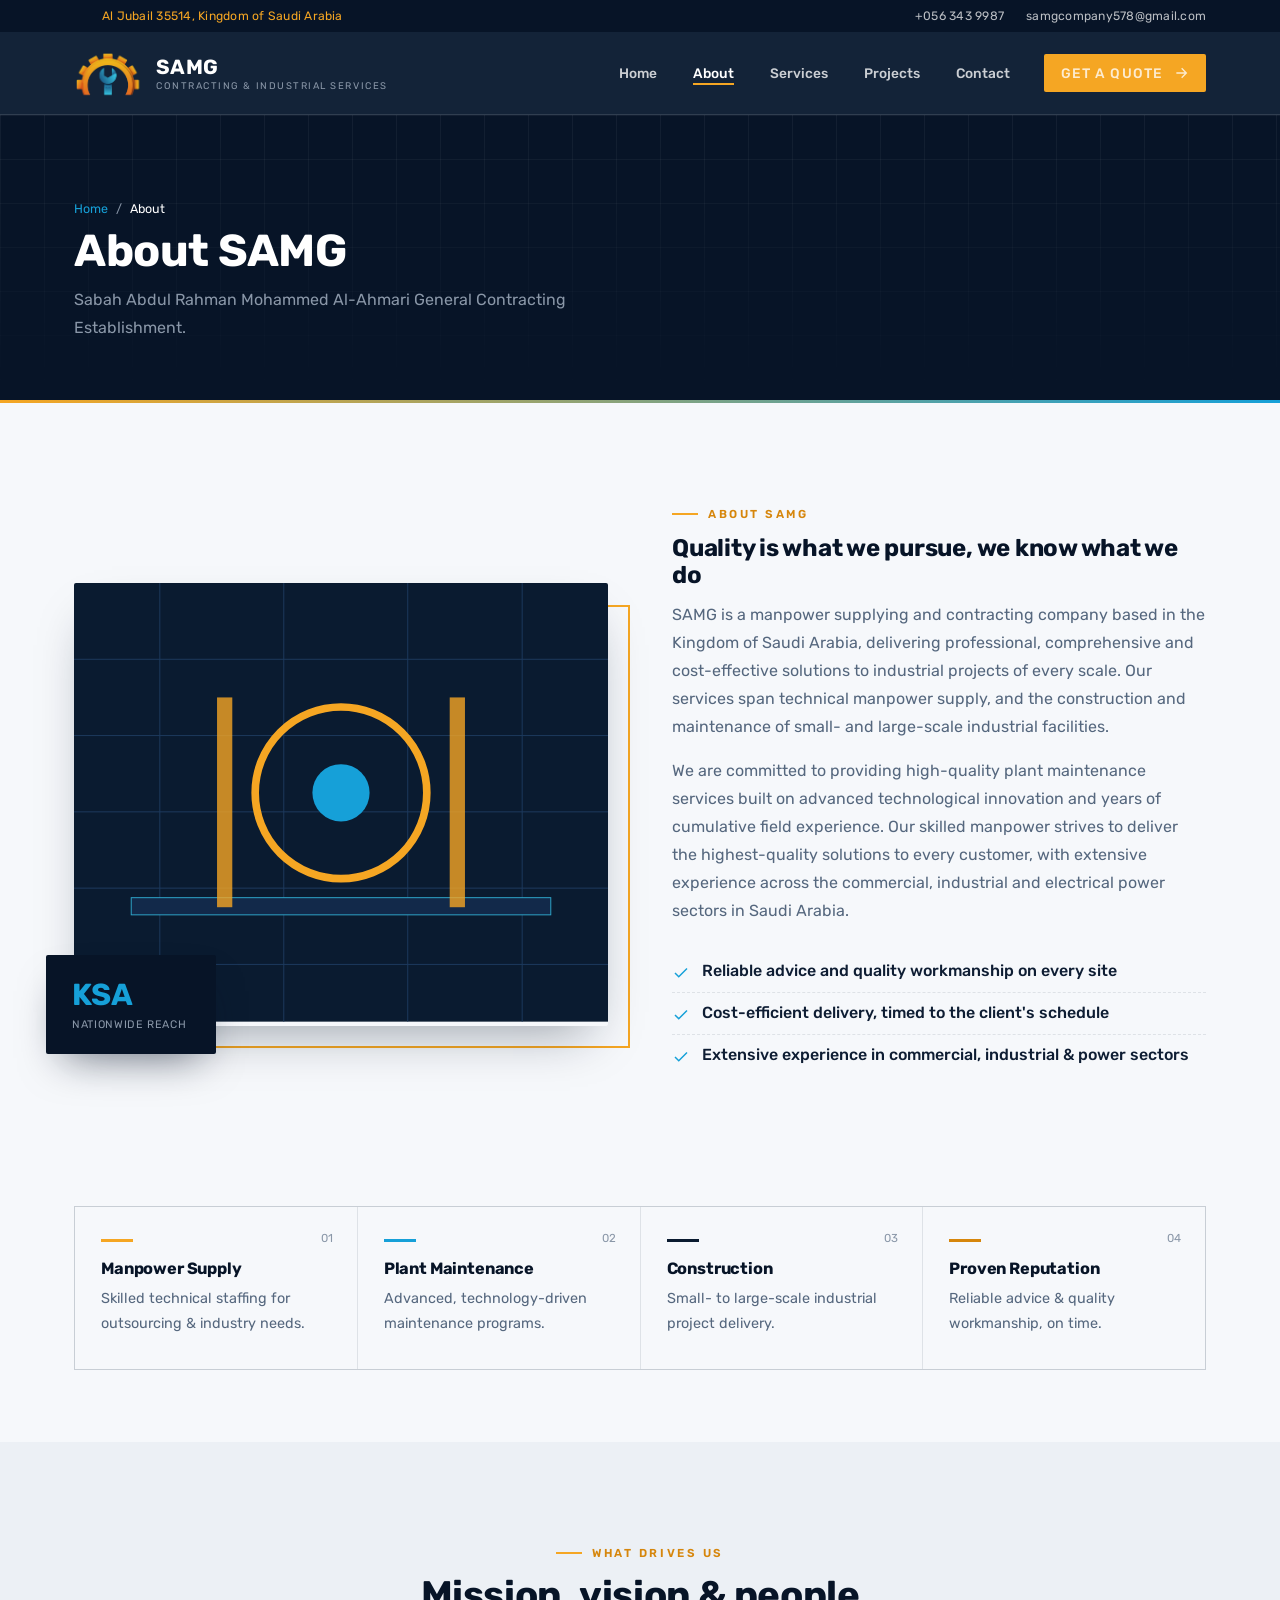
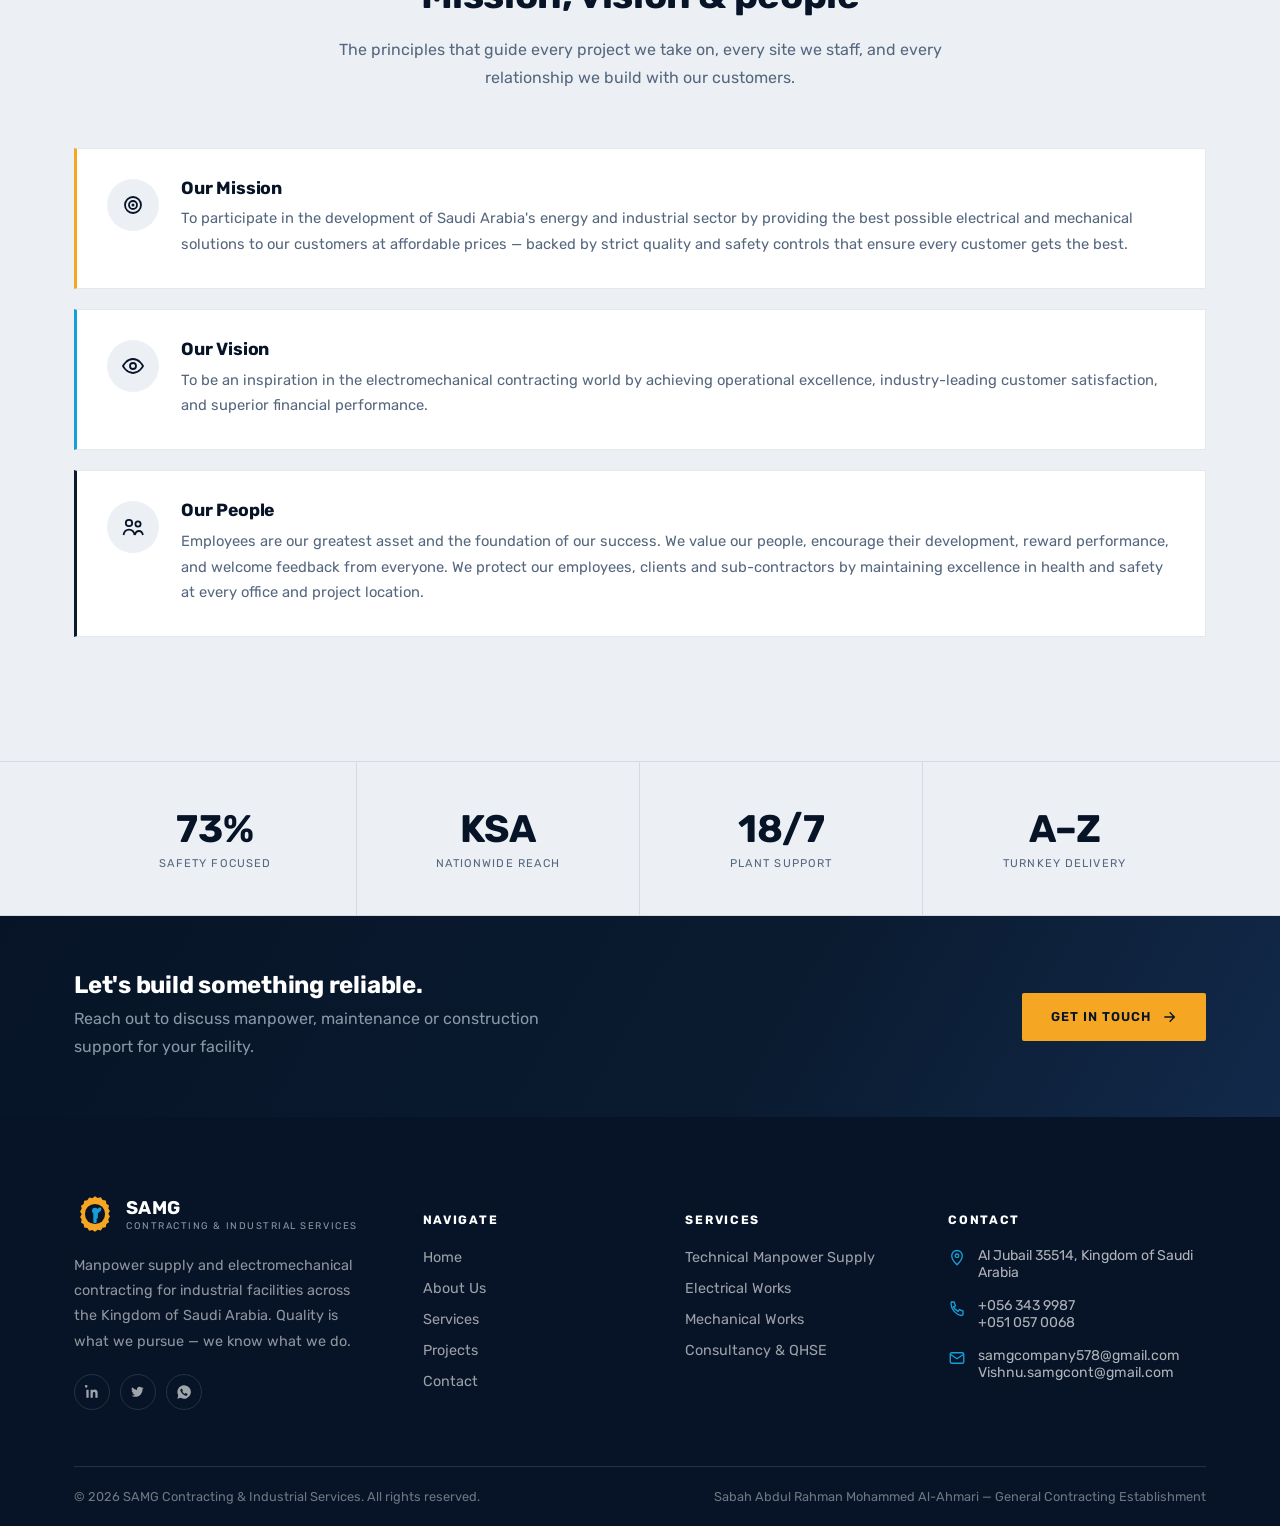
==== about.html @ eab7c197 "Initial Commit - SAMG website" ====
<!doctype html>
<html lang="en">

<head>
  <meta charset="UTF-8">
  <meta name="viewport" content="width=device-width, initial-scale=1.0">
  <title>About Us | SAMG Contracting & Industrial Services</title>
  <meta name="description"
    content="Learn about SAMG's mission, vision and people — an electromechanical contracting company based in Al Jubail, Saudi Arabia.">
  <link rel="icon" href="data:,">
  <link rel="preconnect" href="https://fonts.googleapis.com">
  <link
    href="https://fonts.googleapis.com/css2?family=Rubik:wght@400;500;600;700&family=JetBrains+Mono:wght@500;600&display=swap"
    rel="stylesheet">
  <link rel="stylesheet" href="css/style.css">
</head>

<body>
  <div class="topbar">
    <div class="container">
      <div class="topbar-links">
        <span><svg viewBox="0 0 24 24" fill="none" stroke="currentColor" stroke-width="1.8">
            <path d="M12 21s7-6.5 7-12a7 7 0 10-14 0c0 5.5 7 12 7 12z" />
            <circle cx="12" cy="9" r="2.4" />
          </svg></span>
        <span style="display:inline-flex;align-items:center;gap:6px;">Al Jubail 35514, Kingdom of Saudi Arabia</span>
      </div>
      <div class="topbar-links">
        <a href="tel:+0563439987">+056 343 9987</a>
        <a href="mailto:samgcompany578@gmail.com">samgcompany578@gmail.com</a>
      </div>
    </div>
  </div>
  <header class="navbar">
    <div class="container">
      <a href="index.html" class="brand">
        <img src="img/assets/logo.png" alt="samg_logo" class="brand-logo">
        <div>
          <div class="brand-word">SAM<span>G</span></div>
          <div class="brand-sub">Contracting &amp; Industrial Services</div>
        </div>
      </a>
      <nav class="nav-links">
        <a href="index.html">Home</a>
        <a href="about.html" class="active">About</a>
        <a href="services.html">Services</a>
        <a href="projects.html">Projects</a>
        <a href="contact.html">Contact</a>

        <a href="contact.html" class="btn btn-amber nav-cta">Get a Quote <svg viewBox="0 0 24 24" fill="none"
            stroke="currentColor" stroke-width="2">
            <path d="M5 12h14M13 5l7 7-7 7" />
          </svg></a>
      </nav>
      <button class="nav-toggle" aria-label="Toggle menu"><span></span><span></span><span></span></button>
    </div>
  </header>

  <section class="page-head">
    <div class="hero-grid"></div>
    <div class="container page-head-inner">
      <div class="crumb"><a href="index.html">Home</a> <span>/</span> <span style="color:#fff;">About</span></div>
      <h1>About SAMG</h1>
      <p style="color:var(--slate-light);max-width:560px;margin:0;">Sabah Abdul Rahman Mohammed Al-Ahmari General
        Contracting Establishment.</p>
    </div>
  </section>
  <div class="rule"></div>

  <section class="section">
    <div class="container">
      <div class="about-grid">
        <div class="about-media reveal">
          <div class="about-frame"></div>
          <div class="about-photo">
            <svg viewBox="0 0 560 460" xmlns="http://www.w3.org/2000/svg" role="img"
              aria-label="Plant maintenance illustration">
              <rect width="560" height="460" fill="#0A1B30" />
              <g stroke="#1E3B5F" stroke-width="1">
                <line x1="0" y1="80" x2="560" y2="80" />
                <line x1="0" y1="160" x2="560" y2="160" />
                <line x1="0" y1="240" x2="560" y2="240" />
                <line x1="0" y1="320" x2="560" y2="320" />
                <line x1="0" y1="400" x2="560" y2="400" />
                <line x1="90" y1="0" x2="90" y2="460" />
                <line x1="220" y1="0" x2="220" y2="460" />
                <line x1="350" y1="0" x2="350" y2="460" />
                <line x1="470" y1="0" x2="470" y2="460" />
              </g>
              <circle cx="280" cy="220" r="90" fill="none" stroke="#F5A623" stroke-width="8" />
              <circle cx="280" cy="220" r="30" fill="#16A0D8" />
              <rect x="60" y="330" width="440" height="18" fill="#12294A" stroke="#2FA8CC" />
              <rect x="150" y="120" width="16" height="220" fill="#F5A623" opacity=".8" />
              <rect x="394" y="120" width="16" height="220" fill="#F5A623" opacity=".8" />
            </svg>
          </div>
          <div class="badge-float">
            <b>KSA</b>
            <span>Nationwide Reach</span>
          </div>
        </div>
        <div class="reveal">
          <div class="eyebrow">About SAMG</div>
          <h2>Quality is what we pursue, we know what we do</h2>
          <p>SAMG is a manpower supplying and contracting company based in the Kingdom of Saudi Arabia, delivering
            professional, comprehensive and cost-effective solutions to industrial projects of every scale. Our services
            span technical manpower supply, and the construction and maintenance of small- and large-scale industrial
            facilities.</p>
          <p>We are committed to providing high-quality plant maintenance services built on advanced technological
            innovation and years of cumulative field experience. Our skilled manpower strives to deliver the
            highest-quality solutions to every customer, with extensive experience across the commercial, industrial and
            electrical power sectors in Saudi Arabia.</p>
          <ul class="check-list">
            <li><svg viewBox="0 0 24 24" fill="none" stroke="currentColor" stroke-width="2">
                <path d="M20 6L9 17l-5-5" />
              </svg>Reliable advice and quality workmanship on every site</li>
            <li><svg viewBox="0 0 24 24" fill="none" stroke="currentColor" stroke-width="2">
                <path d="M20 6L9 17l-5-5" />
              </svg>Cost-efficient delivery, timed to the client's schedule</li>
            <li><svg viewBox="0 0 24 24" fill="none" stroke="currentColor" stroke-width="2">
                <path d="M20 6L9 17l-5-5" />
              </svg>Extensive experience in commercial, industrial &amp; power sectors</li>
          </ul>
        </div>
      </div>
    </div>
  </section>

  <section class="section-tight" style="padding-top:0;">
    <div class="container">
      <div class="pillars reveal">
        <div class="pillar"><span class="num">01</span>
          <div class="pillar-bar"></div>
          <h4>Manpower Supply</h4>
          <p>Skilled technical staffing for outsourcing &amp; industry needs.</p>
        </div>
        <div class="pillar"><span class="num">02</span>
          <div class="pillar-bar"></div>
          <h4>Plant Maintenance</h4>
          <p>Advanced, technology-driven maintenance programs.</p>
        </div>
        <div class="pillar"><span class="num">03</span>
          <div class="pillar-bar"></div>
          <h4>Construction</h4>
          <p>Small- to large-scale industrial project delivery.</p>
        </div>
        <div class="pillar"><span class="num">04</span>
          <div class="pillar-bar"></div>
          <h4>Proven Reputation</h4>
          <p>Reliable advice &amp; quality workmanship, on time.</p>
        </div>
      </div>
    </div>
  </section>

  <section class="section" style="background:var(--paper-2);">
    <div class="container">
      <div class="center-head reveal">
        <div class="eyebrow" style="justify-content:center;">What Drives Us</div>
        <h2>Mission, vision &amp; people</h2>
        <p>The principles that guide every project we take on, every site we staff, and every relationship we build with
          our customers.</p>
      </div>
      <div class="reveal">
        <div class="value-card">
          <div class="value-icon"><svg viewBox="0 0 24 24" fill="none" stroke="currentColor" stroke-width="1.8">
              <circle cx="12" cy="12" r="8" />
              <circle cx="12" cy="12" r="4" />
              <circle cx="12" cy="12" r=".6" fill="currentColor" />
            </svg></div>
          <div>
            <h3>Our Mission</h3>
            <p>To participate in the development of Saudi Arabia's energy and industrial sector by providing the best
              possible electrical and mechanical solutions to our customers at affordable prices &mdash; backed by
              strict quality and safety controls that ensure every customer gets the best.</p>
          </div>
        </div>
        <div class="value-card">
          <div class="value-icon"><svg viewBox="0 0 24 24" fill="none" stroke="currentColor" stroke-width="1.8">
              <path d="M2 12s3.5-7 10-7 10 7 10 7-3.5 7-10 7-10-7-10-7z" />
              <circle cx="12" cy="12" r="3" />
            </svg></div>
          <div>
            <h3>Our Vision</h3>
            <p>To be an inspiration in the electromechanical contracting world by achieving operational excellence,
              industry-leading customer satisfaction, and superior financial performance.</p>
          </div>
        </div>
        <div class="value-card">
          <div class="value-icon"><svg viewBox="0 0 24 24" fill="none" stroke="currentColor" stroke-width="1.8">
              <circle cx="8" cy="8" r="3.2" />
              <circle cx="17" cy="9" r="2.6" />
              <path d="M2.5 20c.6-3.4 2.8-5.4 5.5-5.4S13 16.6 13.6 20M14 20c.4-2.6 2-4 4-4s3.4 1.5 3.9 4" />
            </svg></div>
          <div>
            <h3>Our People</h3>
            <p>Employees are our greatest asset and the foundation of our success. We value our people, encourage their
              development, reward performance, and welcome feedback from everyone. We protect our employees, clients and
              sub-contractors by maintaining excellence in health and safety at every office and project location.</p>
          </div>
        </div>
      </div>
    </div>
  </section>

  <section class="stats-strip">
    <div class="container">
      <div class="stats-row">
        <div class="stat reveal"><b data-count="100" data-suffix="%">0%</b><span>Safety Focused</span></div>
        <div class="stat reveal"><b>KSA</b><span>Nationwide Reach</span></div>
        <div class="stat reveal"><b data-count="24" data-suffix="/7">0</b><span>Plant Support</span></div>
        <div class="stat reveal"><b>A&ndash;Z</b><span>Turnkey Delivery</span></div>
      </div>
    </div>
  </section>

  <section class="cta-banner">
    <div class="container">
      <div class="reveal">
        <h3>Let's build something reliable.</h3>
        <p>Reach out to discuss manpower, maintenance or construction support for your facility.</p>
      </div>
      <a href="contact.html" class="btn btn-amber reveal">Get In Touch <svg viewBox="0 0 24 24" fill="none"
          stroke="currentColor" stroke-width="2">
          <path d="M5 12h14M13 5l7 7-7 7" />
        </svg></a>
    </div>
  </section>
  <footer>
    <div class="container">
      <div class="footer-grid">
        <div class="footer-about">
          <div class="footer-brand">
            <svg viewBox="0 0 100 100" class="brand-mark" xmlns="http://www.w3.org/2000/svg" aria-hidden="true">
              <g>
                <path fill="#F5A623"
                  d="M50 8l6.5 3.8 7.4-1.6 4.3 6.3 7.5 1.3 1.3 7.5 6.3 4.3-1.6 7.4L85.5 43l-3.8 6.5 3.8 6.5-3.8 6.4 1.6 7.4-6.3 4.3-1.3 7.5-7.5 1.3-4.3 6.3-7.4-1.6L50 92l-6.5-3.8-7.4 1.6-4.3-6.3-7.5-1.3-1.3-7.5-6.3-4.3 1.6-7.4L14.5 57l3.8-6.5-3.8-6.5 3.8-6.4-1.6-7.4 6.3-4.3 1.3-7.5 7.5-1.3 4.3-6.3 7.4 1.6z" />
                <circle cx="50" cy="50" r="24" fill="#071427" />
                <path fill="#16A0D8"
                  d="M50 30c2.2 0 4 1.8 4 4v10.3l6.4 6.4a4 4 0 11-5.7 5.7L47.7 49.4a4 4 0 01-1.7-3.3V34c0-2.2 1.8-4 4-4z"
                  transform="rotate(45 50 50)" />
                <rect x="46" y="46" width="8" height="26" rx="4" fill="#16A0D8" />
                <circle cx="50" cy="42" r="7" fill="#16A0D8" />
              </g>
            </svg>
            <div>
              <div class="brand-word">SAM<span>G</span></div>
              <div class="brand-sub">Contracting &amp; Industrial Services</div>
            </div>
          </div>
          <p>Manpower supply and electromechanical contracting for industrial facilities across the Kingdom of Saudi
            Arabia. Quality is what we pursue — we know what we do.</p>
          <div class="social-row">
            <a href="#" aria-label="LinkedIn"><svg viewBox="0 0 24 24" fill="currentColor">
                <path
                  d="M6.94 8.5H3.56V20.5H6.94V8.5ZM5.25 3.5A1.97 1.97 0 103.28 5.47 1.96 1.96 0 005.25 3.5ZM20.44 20.5H17.06V14.4C17.06 12.8 16.4 12 15.2 12A1.9 1.9 0 0013.2 13.9V20.5H9.83V8.5H13.2V10.1A3.72 3.72 0 0116.2 8.3C18.44 8.3 20.44 9.7 20.44 13V20.5Z" />
              </svg></a>
            <a href="#" aria-label="Twitter"><svg viewBox="0 0 24 24" fill="currentColor">
                <path
                  d="M20 5.9c-.7.3-1.4.5-2.2.6a3.8 3.8 0 001.7-2.1c-.8.4-1.6.8-2.5 1a3.8 3.8 0 00-6.5 3.5A10.8 10.8 0 013 4.9a3.8 3.8 0 001.2 5.1c-.6 0-1.2-.2-1.7-.5v.1a3.8 3.8 0 003 3.8 3.8 3.8 0 01-1.7.1 3.8 3.8 0 003.6 2.7A7.7 7.7 0 012 17.6a10.8 10.8 0 005.9 1.7c7 0 10.9-5.9 10.9-11v-.5c.8-.5 1.4-1.2 1.9-2z" />
              </svg></a>
            <a href="https://wa.me/966507512981" aria-label="WhatsApp"><svg viewBox="0 0 24 24" fill="currentColor">
                <path
                  d="M12 2a10 10 0 00-8.6 15L2 22l5.2-1.4A10 10 0 1012 2zm5.7 14.3c-.2.6-1.3 1.2-1.8 1.2-.5.1-1 .1-3.3-.7a11.6 11.6 0 01-4.8-4.3c-1-1.3-1.4-2.4-1.4-3 0-.7.5-1.6 1-2a1.1 1.1 0 01.8-.4h.5c.2 0 .4 0 .6.5l.8 2c.1.2.1.4 0 .6l-.4.6c-.1.2-.2.3-.1.5.5 1 1.2 1.8 2 2.4.8.6 1.2.8 1.4.9.2.1.4.1.5-.1l.7-.9c.2-.2.4-.2.6-.1l1.8 1c.2.1.4.2.4.4.1.2.1.8-.1 1.4z" />
              </svg></a>
          </div>
        </div>
        <div>
          <h5>Navigate</h5>
          <ul class="footer-links">
            <li><a href="index.html">Home</a></li>
            <li><a href="about.html">About Us</a></li>
            <li><a href="services.html">Services</a></li>
            <li><a href="projects.html">Projects</a></li>
            <li><a href="contact.html">Contact</a></li>
          </ul>
        </div>
        <div>
          <h5>Services</h5>
          <ul class="footer-links">
            <li><a href="services.html#manpower">Technical Manpower Supply</a></li>
            <li><a href="services.html#electrical">Electrical Works</a></li>
            <li><a href="services.html#mechanical">Mechanical Works</a></li>
            <li><a href="services.html#other">Consultancy &amp; QHSE</a></li>
          </ul>
        </div>
        <div>
          <h5>Contact</h5>
          <ul class="footer-contact">
            <li><svg viewBox="0 0 24 24" fill="none" stroke="currentColor" stroke-width="1.8">
                <path d="M12 21s7-6.5 7-12a7 7 0 10-14 0c0 5.5 7 12 7 12z" />
                <circle cx="12" cy="9" r="2.4" />
              </svg><span>Al Jubail 35514, Kingdom of Saudi Arabia</span></li>
            <li><svg viewBox="0 0 24 24" fill="none" stroke="currentColor" stroke-width="1.8">
                <path d="M4 4h4l2 5-2.5 1.5a12 12 0 006 6L15 14l5 2v4a2 2 0 01-2.2 2A17 17 0 014 6.2 2 2 0 016 4z" />
              </svg><span>+056 343 9987<br>+051 057 0068</span></li>
            <li><svg viewBox="0 0 24 24" fill="none" stroke="currentColor" stroke-width="1.8">
                <rect x="3" y="5" width="18" height="14" rx="2" />
                <path d="M3 7l9 6 9-6" />
              </svg><span>samgcompany578@gmail.com<br>Vishnu.samgcont@gmail.com</span></li>
          </ul>
        </div>
      </div>
      <div class="footer-bottom">
        <span>&copy; <span id="year"></span> SAMG Contracting &amp; Industrial Services. All rights reserved.</span>
        <span>Sabah Abdul Rahman Mohammed Al-Ahmari — General Contracting Establishment</span>
      </div>
    </div>
  </footer>
  <div class="to-top" aria-label="Back to top"><svg viewBox="0 0 24 24" fill="none" stroke="currentColor"
      stroke-width="2">
      <path d="M12 19V5M5 12l7-7 7 7" />
    </svg></div>
  <script>document.getElementById('year').textContent = new Date().getFullYear();</script>
  <script src="js/main.js"></script>
</body>

</html>
---- css/style.css ----
/* ============================================================
   SAMG · Contracting & Industrial Services
   Design tokens
   ============================================================ */
:root{
  --navy-deep:   #071427;
  --navy:        #0A1B30;
  --navy-soft:   #12294A;
  --paper:       #F6F8FB;
  --paper-2:     #ECF0F5;
  --ink:         #0E1D33;
  --slate:       #55677E;
  --slate-light: #8A97A8;
  --amber:       #F5A623;
  --amber-deep:  #D6860C;
  --teal:        #16A0D8;
  --teal-deep:   #0E7FAE;
  --line:        rgba(14,29,51,0.10);
  --line-dark:   rgba(255,255,255,0.12);

  --font-display: "Rubik", sans-serif;
  --font-body:    "Rubik", sans-serif;
  --font-mono:    "Rubik", sans-serif;
  /* --font-mono:    "JetBrains Mono", "Courier New", monospace; */
}

*{box-sizing:border-box;}
html{scroll-behavior:smooth;}
body{
  margin:0;
  font-family:var(--font-body);
  color:var(--ink);
  background:var(--paper);
  -webkit-font-smoothing:antialiased;
  overflow-x:hidden;
}
img{max-width:100%;display:block;}
a{text-decoration:none;color:inherit;}
ul{list-style:none;margin:0;padding:0;}
h1,h2,h3,h4{
  font-family:var(--font-display);
  font-weight:700;
  line-height:1.12;
  margin:0 0 .5em;
  color:var(--navy-deep);
  letter-spacing:-0.01em;
}
p{margin:0 0 1em;color:var(--slate);line-height:1.75;}
.container{width:100%;max-width:1180px;margin:0 auto;padding:0 24px;}

/* -------------------- eyebrow / labels -------------------- */
.eyebrow{
  font-family:var(--font-mono);
  font-size:.72rem;
  letter-spacing:.22em;
  text-transform:uppercase;
  color:var(--amber-deep);
  display:flex;
  align-items:center;
  gap:10px;
  margin-bottom:14px;
  font-weight:600;
}
.eyebrow::before{
  content:"";
  width:26px;height:2px;
  background:var(--amber);
  display:inline-block;
}
.eyebrow.on-dark{color:var(--amber);}

.section{padding:104px 0;}
.section-tight{padding:72px 0;}
@media(max-width:780px){
  .section{padding:64px 0;}
  .section-tight{padding:48px 0;}
}

/* -------------------- buttons -------------------- */
.btn{
  display:inline-flex;
  align-items:center;
  gap:10px;
  font-family:var(--font-mono);
  font-size:.8rem;
  letter-spacing:.08em;
  text-transform:uppercase;
  font-weight:600;
  padding:15px 28px;
  border-radius:2px;
  border:1.5px solid transparent;
  cursor:pointer;
  transition:all .25s ease;
  white-space:nowrap;
}
.btn-amber{background:var(--amber);color:var(--navy-deep);}
.btn-amber:hover{background:var(--amber-deep);transform:translateY(-2px);}
.btn-outline{border-color:rgba(255,255,255,.35);color:#fff;}
.btn-outline:hover{border-color:#fff;background:rgba(255,255,255,.08);}
.btn-outline-dark{border-color:var(--navy);color:var(--navy-deep);}
.btn-outline-dark:hover{background:var(--navy-deep);color:#fff;}
.btn svg{width:16px;height:16px;transition:transform .25s ease;}
.btn:hover svg{transform:translateX(4px);}

/* -------------------- topbar + nav -------------------- */
.topbar{
  background:var(--navy-deep);
  color:rgba(255,255,255,.72);
  font-family:var(--font-mono);
  font-size:.76rem;
  letter-spacing:.02em;
}
.topbar .container{
  display:flex;justify-content:space-between;align-items:center;
  padding-top:9px;padding-bottom:9px;
  flex-wrap:wrap; gap:8px;
}
.topbar a{color:rgba(255,255,255,.72);}
.topbar-links{display:flex;gap:22px;}
.topbar-links span{color:var(--amber);margin-right:6px;}

.navbar{
  position:sticky;top:0;z-index:200;
  background:rgba(10,27,48,.96);
  backdrop-filter:blur(8px);
  border-bottom:1px solid var(--line-dark);
}
.navbar .container{
  display:flex;align-items:center;justify-content:space-between;
  height:82px;
}
.brand{display:flex;align-items:center;gap:12px;}
.brand-mark{width:42px;height:42px;flex:none;}
.brand-word{
  font-family:var(--font-display);
  font-weight:700;font-size:1.28rem;letter-spacing:.02em;
  color:#fff;
}
.brand-logo{width:70px;flex:none;}
/* .brand-word span{color:var(--teal);} */
.brand-sub{
  font-family:var(--font-mono);
  font-size:.6rem;letter-spacing:.16em;
  color:var(--slate-light);text-transform:uppercase;
  margin-top:1px;
}
.nav-links{display:flex;align-items:center;gap:4px;}
.nav-links a{
  color:rgba(255,255,255,.78);
  font-size:.86rem;font-weight:500;
  padding:10px 16px;border-radius:2px;
  position:relative;
  transition:color .2s ease;
}
.nav-links a:hover, .nav-links a.active{color:#fff;}
.nav-links a.active::after{
  content:"";position:absolute;left:16px;right:16px;bottom:6px;height:2px;background:var(--amber);
}
.nav-cta{margin-left:14px;}
.nav-toggle{display:none;background:none;border:0;cursor:pointer;padding:8px;}
.nav-toggle span{display:block;width:24px;height:2px;background:#fff;margin:5px 0;transition:.25s;}

@media(max-width:980px){
  .nav-links{
    position:fixed;inset:82px 0 0 0;
    background:var(--navy-deep);
    flex-direction:column;align-items:flex-start;
    padding:20px 28px;gap:2px;
    transform:translateX(100%);
    transition:transform .3s ease;
    overflow-y:auto;
    height:calc(100vh - 82px);
  }
  .nav-links.open{transform:translateX(0);}
  .nav-links a{width:100%;padding:14px 6px;border-bottom:1px solid var(--line-dark);}
  .nav-cta{margin:14px 0 0;}
  .nav-toggle{display:block;}
  .topbar-links{gap:14px;}
}

/* -------------------- hero -------------------- */
.hero{
  position:relative;
  background:
    linear-gradient(120deg, rgba(7,20,39,.92) 10%, rgba(7,20,39,.72) 55%, rgba(7,20,39,.4) 100%),
    var(--navy-deep);
  color:#fff;
  overflow:hidden;
}
.hero-grid{
  position:absolute;inset:0;
  background-image:
    linear-gradient(rgba(255,255,255,.05) 1px, transparent 1px),
    linear-gradient(90deg, rgba(255,255,255,.05) 1px, transparent 1px);
  background-size:44px 44px;
  mask-image:linear-gradient(120deg, #000 30%, transparent 85%);
}
.hero-glow{
  position:absolute;right:-10%;top:-20%;width:60%;height:140%;
  background:radial-gradient(closest-side, rgba(22,160,216,.22), transparent 70%);
  pointer-events:none;
}
.hero-inner{
  position:relative;z-index:2;
  padding:132px 0 118px;
  max-width:760px;
}
.hero-tag{
  font-family:var(--font-mono);font-size:.76rem;letter-spacing:.2em;
  text-transform:uppercase;color:var(--amber);
  display:inline-flex;align-items:center;gap:10px;
  border:1px solid rgba(245,166,35,.4);
  padding:8px 16px;border-radius:2px;margin-bottom:26px;
}
.hero h1{
  font-size:clamp(2.4rem, 5vw, 3.9rem);
  color:#fff;margin-bottom:22px;
}
.hero h1 em{
  font-style:normal;color:var(--teal);
}
.hero p.lead{
  color:rgba(255,255,255,.68);
  font-size:1.08rem;max-width:560px;margin-bottom:36px;
}
.hero-cta{display:flex;gap:16px;flex-wrap:wrap;margin-bottom:64px;}
.hero-stats{
  display:grid;grid-template-columns:repeat(4,1fr);
  border-top:1px solid var(--line-dark);
  padding-top:30px;max-width:640px;gap:20px;
}
.hero-stat b{
  display:block;font-family:var(--font-display);font-size:1.7rem;color:#fff;
}
.hero-stat span{
  font-family:var(--font-mono);font-size:.68rem;letter-spacing:.08em;
  text-transform:uppercase;color:var(--slate-light);
}
@media(max-width:700px){
  .hero-stats{grid-template-columns:repeat(2,1fr);row-gap:26px;}
  .hero-inner{padding:90px 0 70px;}
}

/* thin gradient rule used as a section divider */
.rule{height:3px;background:linear-gradient(90deg,var(--amber),var(--teal));}

/* -------------------- pill / breadcrumb page header (inner pages) -------------------- */
.page-head{
  position:relative;background:var(--navy-deep);color:#fff;
  padding:76px 0 58px;overflow:hidden;
}
.page-head .hero-grid{mask-image:linear-gradient(180deg,#000 0%, transparent 100%);}
.page-head h1{color:#fff;font-size:clamp(2rem,3.6vw,2.8rem);margin-bottom:10px;}
.crumb{
  font-family:var(--font-mono);font-size:.78rem;color:var(--slate-light);
  display:flex;gap:8px;align-items:center;position:relative;z-index:2;margin:10px 0px;
}
.crumb a{color:var(--teal);}
.page-head-inner{position:relative;z-index:2;}

/* -------------------- about section -------------------- */
.about-grid{
  display:grid;grid-template-columns:1fr 1fr;gap:64px;align-items:center;
}
.about-media{position:relative;}
.about-frame{
  border:2px solid var(--amber);
  position:absolute;inset:22px -22px -22px 22px;
  z-index:0;
}
.about-photo{
  position:relative;z-index:1;
  border-radius:2px;overflow:hidden;
  box-shadow:0 24px 50px -20px rgba(7,20,39,.4);
}
.badge-float{
  position:absolute;z-index:2;left:-28px;bottom:-28px;
  background:var(--navy-deep);color:#fff;
  padding:22px 26px;border-radius:2px;
  box-shadow:0 20px 40px -16px rgba(7,20,39,.5);
  min-width:170px;
}
.badge-float b{font-family:var(--font-display);font-size:1.9rem;color:var(--teal);display:block;}
.badge-float span{font-family:var(--font-mono);font-size:.68rem;letter-spacing:.06em;color:var(--slate-light);text-transform:uppercase;}
@media(max-width:900px){
  .about-grid{grid-template-columns:1fr;gap:56px;}
  .about-frame{display:none;}
  .badge-float{left:16px;bottom:-24px;}
}

.check-list{margin:26px 0;}
.check-list li{
  display:flex;gap:12px;align-items:flex-start;
  padding:10px 0;color:var(--ink);font-weight:500;
  border-bottom:1px dashed var(--line);
}
.check-list li:last-child{border-bottom:0;}
.check-list svg{flex:none;width:18px;height:18px;color:var(--teal);margin-top:3px;}

/* -------------------- pillar / feature cards -------------------- */
.pillars{display:grid;grid-template-columns:repeat(4,1fr);gap:1px;background:var(--line);border:1px solid var(--line);}
.pillar{background:var(--paper);padding:32px 26px;position:relative;}
.pillar .num{
  font-family:var(--font-mono);font-size:.72rem;color:var(--slate-light);
  position:absolute;top:24px;right:24px;
}
.pillar h4{font-size:1.02rem;margin-bottom:8px;}
.pillar p{font-size:.9rem;margin:0;}
.pillar-bar{width:32px;height:3px;background:var(--amber);margin-bottom:18px;}
.pillar:nth-child(2) .pillar-bar{background:var(--teal);}
.pillar:nth-child(3) .pillar-bar{background:var(--navy);}
.pillar:nth-child(4) .pillar-bar{background:var(--amber-deep);}
@media(max-width:900px){.pillars{grid-template-columns:1fr 1fr;}}
@media(max-width:560px){.pillars{grid-template-columns:1fr;}}

/* -------------------- section heading -------------------- */
.head-row{
  display:flex;justify-content:space-between;align-items:flex-end;
  gap:32px;margin-bottom:52px;
}
.head-row h2{font-size:clamp(1.7rem,3vw,2.4rem);max-width:560px;}
.head-row p{max-width:420px;margin:0;font-size:.95rem;}
.center-head{text-align:center;max-width:640px;margin:0 auto 56px;}
.center-head h2{font-size:clamp(1.7rem,3vw,2.4rem);}
@media(max-width:780px){.head-row{flex-direction:column;align-items:flex-start;}}

/* -------------------- service cards -------------------- */
.services-grid{display:grid;grid-template-columns:repeat(4,1fr);gap:26px;}
.service-card{
  background:#fff;border:1px solid var(--line);
  padding:34px 28px;position:relative;
  transition:transform .25s ease, box-shadow .25s ease, border-color .25s ease;
}
.service-card:hover{
  transform:translateY(-6px);
  box-shadow:0 24px 44px -24px rgba(7,20,39,.28);
  border-color:transparent;
}
.service-icon{
  width:54px;height:54px;border-radius:2px;
  display:flex;align-items:center;justify-content:center;
  background:var(--navy-deep);color:var(--amber);
  margin-bottom:22px;
}
.service-icon svg{width:26px;height:26px;}
.service-card h3{font-size:1.08rem;margin-bottom:10px;}
.service-card p{font-size:.9rem;margin-bottom:0;}
.service-idx{
  position:absolute;top:26px;right:24px;
  font-family:var(--font-mono);font-size:.72rem;color:var(--slate-light);
}
@media(max-width:1000px){.services-grid{grid-template-columns:1fr 1fr;}}
@media(max-width:560px){.services-grid{grid-template-columns:1fr;}}

/* -------------------- capability list (dark strip) -------------------- */
.capabilities{
  background:var(--navy-deep);color:#fff;position:relative;overflow:hidden;
}
.cap-grid{display:grid;grid-template-columns:repeat(3,1fr);gap:1px;background:var(--line-dark);border:1px solid var(--line-dark);position:relative;z-index:2;}
.cap-item{background:var(--navy);padding:30px 26px;display:flex;gap:16px;}
.cap-icon{
  width:44px;height:44px;flex:none;border-radius:50%;
  background:rgba(22,160,216,.14);color:var(--teal);
  display:flex;align-items:center;justify-content:center;
}
.cap-icon svg{width:20px;height:20px;}
.cap-item h4{color:#fff;font-size:.98rem;margin-bottom:6px;}
.cap-item p{color:var(--slate-light);font-size:.86rem;margin:0;}
@media(max-width:900px){.cap-grid{grid-template-columns:1fr 1fr;}}
@media(max-width:600px){.cap-grid{grid-template-columns:1fr;}}

/* -------------------- stats counter strip -------------------- */
.stats-strip{
  background:var(--paper-2);
  border-top:1px solid var(--line);border-bottom:1px solid var(--line);
}
.stats-row{display:grid;grid-template-columns:repeat(4,1fr);}
.stat{
  padding:44px 20px;text-align:center;border-right:1px solid var(--line);
}
.stat:last-child{border-right:0;}
.stat b{
  font-family:var(--font-display);font-size:2.4rem;color:var(--navy-deep);display:block;
}
.stat span{
  font-family:var(--font-mono);font-size:.7rem;letter-spacing:.1em;text-transform:uppercase;color:var(--slate);
}
@media(max-width:700px){
  .stats-row{grid-template-columns:1fr 1fr;}
  .stat{border-bottom:1px solid var(--line);}
}

/* -------------------- process / timeline -------------------- */
.process{display:grid;grid-template-columns:repeat(4,1fr);gap:0;position:relative;}
.process::before{
  content:"";position:absolute;top:23px;left:6%;right:6%;height:2px;
  background:repeating-linear-gradient(90deg, var(--line) 0 8px, transparent 8px 16px);
}
.p-step{padding:0 18px;position:relative;text-align:left;}
.p-num{
  width:46px;height:46px;border-radius:50%;
  background:var(--navy-deep);color:var(--amber);
  font-family:var(--font-mono);font-weight:600;
  display:flex;align-items:center;justify-content:center;
  margin-bottom:22px;position:relative;z-index:2;
}
.p-step h4{font-size:1rem;margin-bottom:8px;}
.p-step p{font-size:.87rem;}
@media(max-width:900px){.process{grid-template-columns:1fr 1fr;row-gap:40px;}.process::before{display:none;}}
@media(max-width:560px){.process{grid-template-columns:1fr;}}

/* -------------------- quote / CTA banner -------------------- */
.cta-banner{
  background:linear-gradient(120deg, var(--navy-deep), var(--navy) 60%, var(--navy-soft));
  color:#fff;position:relative;overflow:hidden;
}
.cta-banner .container{
  display:flex;justify-content:space-between;align-items:center;gap:30px;flex-wrap:wrap;
  padding:56px 24px;
}
.cta-banner h3{color:#fff;font-size:1.5rem;margin-bottom:6px;max-width:520px;}
.cta-banner p{color:var(--slate-light);margin:0;max-width:480px;}

/* -------------------- values (about page) -------------------- */
.value-card{
  background:#fff;border:1px solid var(--line);border-left:3px solid var(--amber);
  padding:30px 30px;margin-bottom:20px;
  display:flex;gap:22px;
}
.value-card:nth-child(2){border-left-color:var(--teal);}
.value-card:nth-child(3){border-left-color:var(--navy);}
.value-icon{
  width:52px;height:52px;flex:none;border-radius:50%;
  background:var(--paper-2);display:flex;align-items:center;justify-content:center;color:var(--navy-deep);
}
.value-icon svg{width:24px;height:24px;}
.value-card h3{font-size:1.1rem;margin-bottom:8px;}
.value-card p{margin:0;font-size:.92rem;}

@media(max-width:900px){.value-card{flex-direction:column;align-items:flex-start;}.value-icon{margin-bottom:12px;}}

/* -------------------- footer -------------------- */
footer{background:var(--navy-deep);color:rgba(255,255,255,.62);padding-top:76px;}
.footer-grid{
  display:grid;grid-template-columns:1.4fr 1fr 1fr 1.2fr;gap:48px;
  padding-bottom:56px;border-bottom:1px solid var(--line-dark);
}
.footer-about p{color:rgba(255,255,255,.55);font-size:.9rem;}
.footer-brand{display:flex;align-items:center;gap:10px;margin-bottom:18px;}
.footer-brand .brand-word{font-size:1.15rem;}
footer h5{
  color:#fff;font-family:var(--font-mono);font-size:.76rem;
  letter-spacing:.14em;text-transform:uppercase;margin-bottom:20px;
}
.footer-links li{margin-bottom:12px;}
.footer-links a{color:rgba(255,255,255,.6);font-size:.9rem;transition:color .2s;}
.footer-links a:hover{color:var(--amber);}
.footer-contact li{
  display:flex;gap:12px;margin-bottom:16px;font-size:.88rem;color:rgba(255,255,255,.68);
}
.footer-contact svg{flex:none;width:18px;height:18px;color:var(--teal);margin-top:2px;}
.social-row{display:flex;gap:10px;margin-top:20px;}
.social-row a{
  width:36px;height:36px;border:1px solid var(--line-dark);border-radius:50%;
  display:flex;align-items:center;justify-content:center;
  transition:.2s;
}
.social-row a:hover{background:var(--amber);border-color:var(--amber);color:var(--navy-deep);}
.social-row svg{width:16px;height:16px;}
.footer-bottom{
  display:flex;justify-content:space-between;align-items:center;
  padding:22px 0;font-size:.8rem;color:rgba(255,255,255,.42);flex-wrap:wrap;gap:10px;
}
@media(max-width:900px){.footer-grid{grid-template-columns:1fr 1fr;}}
@media(max-width:560px){.footer-grid{grid-template-columns:1fr;}}

/* -------------------- contact page -------------------- */
.contact-grid{display:grid;grid-template-columns:.9fr 1.1fr;gap:56px;}
.contact-card{
  background:#fff;border:1px solid var(--line);padding:26px 24px;margin-bottom:16px;
  display:flex;gap:18px;align-items:flex-start;
}
.contact-card .service-icon{margin-bottom:0;}
.contact-card h4{font-size:.98rem;margin-bottom:6px;}
.contact-card p{margin:0;font-size:.9rem;}
.form-wrap{background:#fff;border:1px solid var(--line);padding:42px;}
.form-row{display:grid;grid-template-columns:1fr 1fr;gap:18px;margin-bottom:18px;}
.form-field label{
  display:block;font-family:var(--font-mono);font-size:.7rem;
  letter-spacing:.08em;text-transform:uppercase;color:var(--slate);margin-bottom:8px;
}
.form-field input, .form-field textarea, .form-field select{
  width:100%;border:1px solid var(--line);border-radius:2px;
  padding:13px 14px;font-family:var(--font-body);font-size:.92rem;color:var(--ink);
  background:var(--paper);transition:border-color .2s;
}
.form-field input:focus, .form-field textarea:focus, .form-field select:focus{
  outline:none;border-color:var(--teal);background:#fff;
}
.form-field textarea{resize:vertical;min-height:130px;}
@media(max-width:900px){.contact-grid{grid-template-columns:1fr;}}
@media(max-width:560px){.form-row{grid-template-columns:1fr;}.form-wrap{padding:26px;}}
.map-frame{border:1px solid var(--line);height:340px;filter:grayscale(.3);}
.map-frame iframe{width:100%;height:100%;border:0;display:block;}

/* -------------------- project gallery cards -------------------- */
.proj-grid{display:grid;grid-template-columns:repeat(3,1fr);gap:26px;}
.proj-grid-4{grid-template-columns:repeat(4,1fr);}
.proj-card{
  background:#fff;border:1px solid var(--line);overflow:hidden;
  transition:transform .25s ease, box-shadow .25s ease;
}
.proj-card:hover{transform:translateY(-6px);box-shadow:0 24px 44px -24px rgba(7,20,39,.28);}
.proj-media{aspect-ratio:4/3;overflow:hidden;background:var(--paper-2);}
.proj-media img{width:100%;height:100%;object-fit:cover;transition:transform .5s ease;}
.proj-card:hover .proj-media img{transform:scale(1.06);}
.proj-body{padding:22px 22px 26px;}
.proj-tag{
  font-family:var(--font-mono);font-size:.66rem;letter-spacing:.1em;text-transform:uppercase;
  color:var(--teal-deep);display:inline-block;margin-bottom:10px;
}
.proj-card h3{font-size:1rem;margin-bottom:8px;}
.proj-card p{font-size:.86rem;margin:0;}
@media(max-width:1000px){.proj-grid, .proj-grid-4{grid-template-columns:1fr 1fr;}}
@media(max-width:600px){.proj-grid, .proj-grid-4{grid-template-columns:1fr;}}

/* -------------------- reveal-on-scroll -------------------- */
.reveal{opacity:0;transform:translateY(24px);transition:opacity .7s ease, transform .7s ease;}
.reveal.in{opacity:1;transform:translateY(0);}
@media (prefers-reduced-motion: reduce){
  .reveal{opacity:1;transform:none;transition:none;}
  html{scroll-behavior:auto;}
}

/* -------------------- back to top -------------------- */
.to-top{
  position:fixed;right:22px;bottom:22px;z-index:300;
  width:46px;height:46px;border-radius:50%;
  background:var(--amber);color:var(--navy-deep);
  display:flex;align-items:center;justify-content:center;
  box-shadow:0 12px 24px -8px rgba(0,0,0,.4);
  opacity:0;pointer-events:none;transform:translateY(10px);
  transition:.25s;
}
.to-top.show{opacity:1;pointer-events:auto;transform:translateY(0);}
.to-top svg{width:20px;height:20px;}
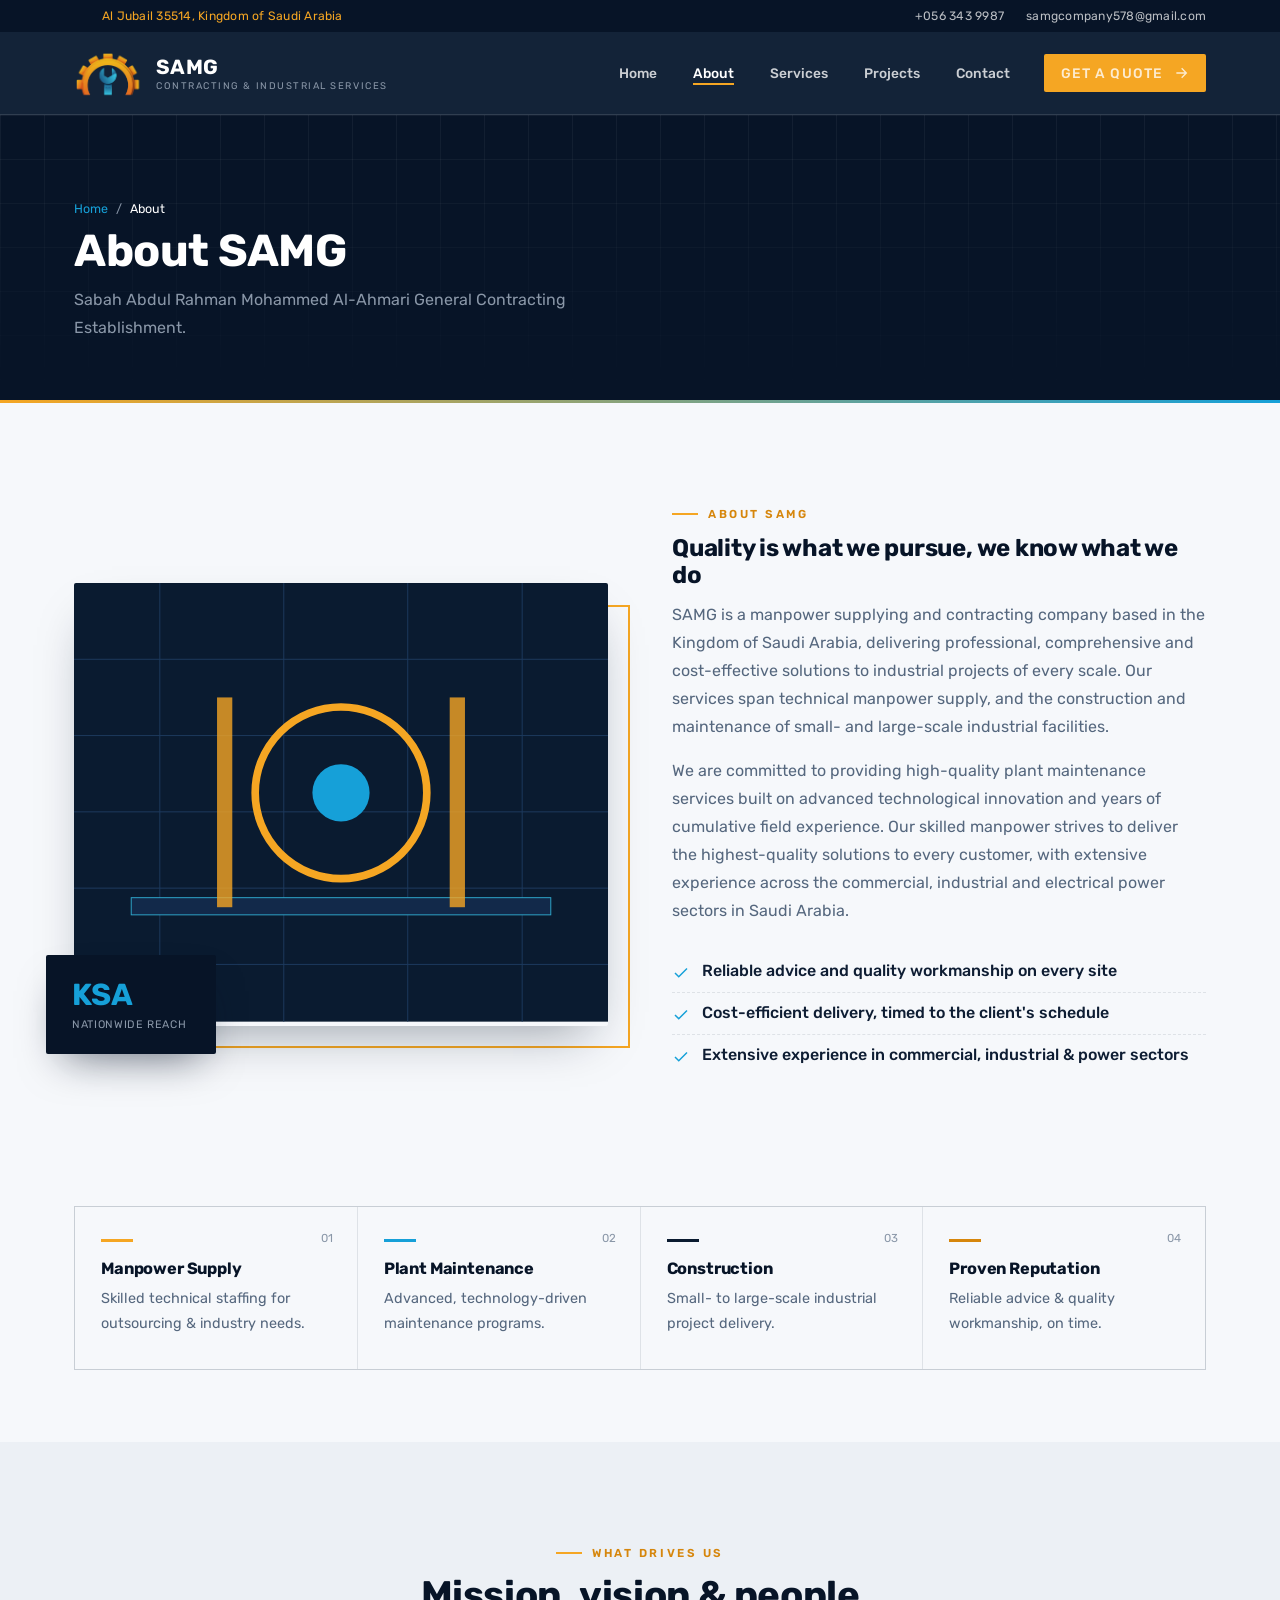
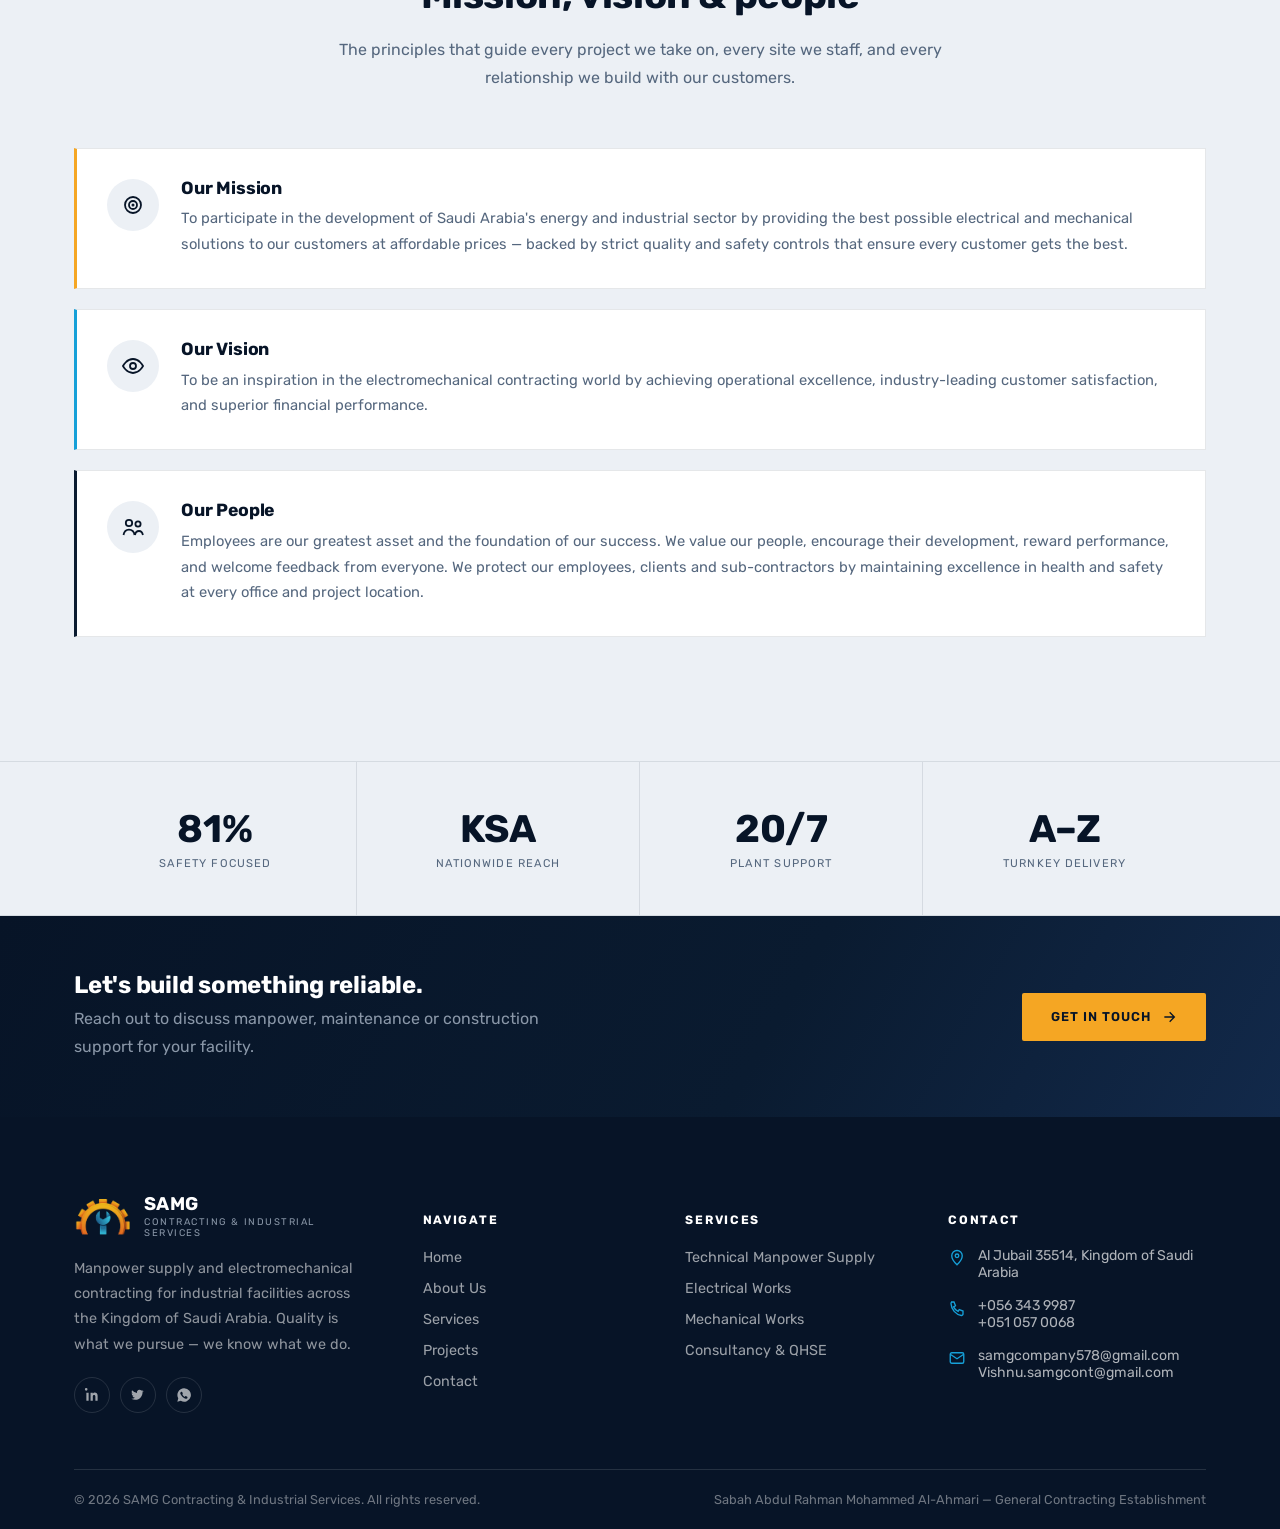
==== commit 42f2e32c: "updated files" ====
--- a/about.html
+++ b/about.html
@@ -231,18 +231,7 @@
       <div class="footer-grid">
         <div class="footer-about">
           <div class="footer-brand">
-            <svg viewBox="0 0 100 100" class="brand-mark" xmlns="http://www.w3.org/2000/svg" aria-hidden="true">
-              <g>
-                <path fill="#F5A623"
-                  d="M50 8l6.5 3.8 7.4-1.6 4.3 6.3 7.5 1.3 1.3 7.5 6.3 4.3-1.6 7.4L85.5 43l-3.8 6.5 3.8 6.5-3.8 6.4 1.6 7.4-6.3 4.3-1.3 7.5-7.5 1.3-4.3 6.3-7.4-1.6L50 92l-6.5-3.8-7.4 1.6-4.3-6.3-7.5-1.3-1.3-7.5-6.3-4.3 1.6-7.4L14.5 57l3.8-6.5-3.8-6.5 3.8-6.4-1.6-7.4 6.3-4.3 1.3-7.5 7.5-1.3 4.3-6.3 7.4 1.6z" />
-                <circle cx="50" cy="50" r="24" fill="#071427" />
-                <path fill="#16A0D8"
-                  d="M50 30c2.2 0 4 1.8 4 4v10.3l6.4 6.4a4 4 0 11-5.7 5.7L47.7 49.4a4 4 0 01-1.7-3.3V34c0-2.2 1.8-4 4-4z"
-                  transform="rotate(45 50 50)" />
-                <rect x="46" y="46" width="8" height="26" rx="4" fill="#16A0D8" />
-                <circle cx="50" cy="42" r="7" fill="#16A0D8" />
-              </g>
-            </svg>
+            <img src="img/assets/logo.png" alt="samg_logo" class="footer-brand-logo">
             <div>
               <div class="brand-word">SAM<span>G</span></div>
               <div class="brand-sub">Contracting &amp; Industrial Services</div>
@@ -259,7 +248,7 @@
                 <path
                   d="M20 5.9c-.7.3-1.4.5-2.2.6a3.8 3.8 0 001.7-2.1c-.8.4-1.6.8-2.5 1a3.8 3.8 0 00-6.5 3.5A10.8 10.8 0 013 4.9a3.8 3.8 0 001.2 5.1c-.6 0-1.2-.2-1.7-.5v.1a3.8 3.8 0 003 3.8 3.8 3.8 0 01-1.7.1 3.8 3.8 0 003.6 2.7A7.7 7.7 0 012 17.6a10.8 10.8 0 005.9 1.7c7 0 10.9-5.9 10.9-11v-.5c.8-.5 1.4-1.2 1.9-2z" />
               </svg></a>
-            <a href="https://wa.me/966507512981" aria-label="WhatsApp"><svg viewBox="0 0 24 24" fill="currentColor">
+            <a href="https://wa.me/966563439987" aria-label="WhatsApp" target="_blank"><svg viewBox="0 0 24 24" fill="currentColor">
                 <path
                   d="M12 2a10 10 0 00-8.6 15L2 22l5.2-1.4A10 10 0 1012 2zm5.7 14.3c-.2.6-1.3 1.2-1.8 1.2-.5.1-1 .1-3.3-.7a11.6 11.6 0 01-4.8-4.3c-1-1.3-1.4-2.4-1.4-3 0-.7.5-1.6 1-2a1.1 1.1 0 01.8-.4h.5c.2 0 .4 0 .6.5l.8 2c.1.2.1.4 0 .6l-.4.6c-.1.2-.2.3-.1.5.5 1 1.2 1.8 2 2.4.8.6 1.2.8 1.4.9.2.1.4.1.5-.1l.7-.9c.2-.2.4-.2.6-.1l1.8 1c.2.1.4.2.4.4.1.2.1.8-.1 1.4z" />
               </svg></a>
--- a/css/style.css
+++ b/css/style.css
@@ -448,6 +448,7 @@
 .footer-about p{color:rgba(255,255,255,.55);font-size:.9rem;}
 .footer-brand{display:flex;align-items:center;gap:10px;margin-bottom:18px;}
 .footer-brand .brand-word{font-size:1.15rem;}
+.footer-brand-logo{width:60px;flex:none;}
 footer h5{
   color:#fff;font-family:var(--font-mono);font-size:.76rem;
   letter-spacing:.14em;text-transform:uppercase;margin-bottom:20px;
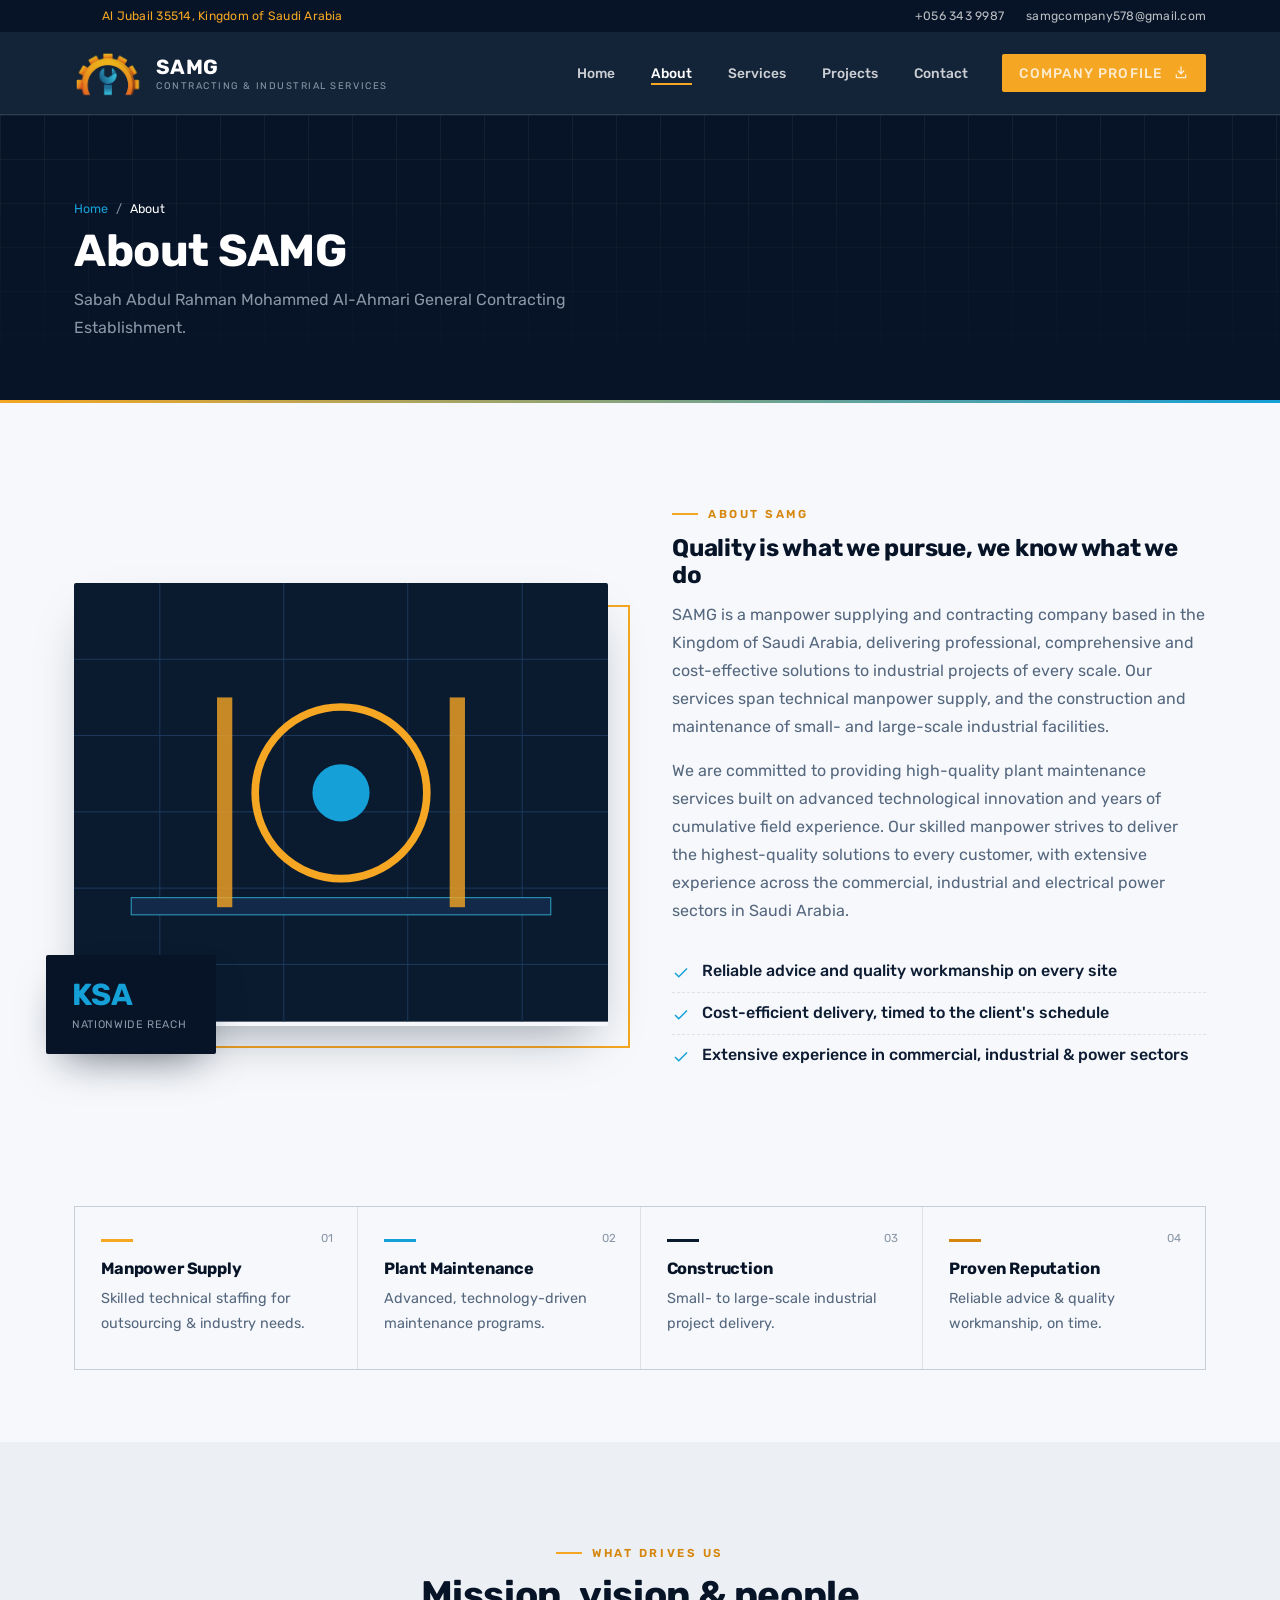
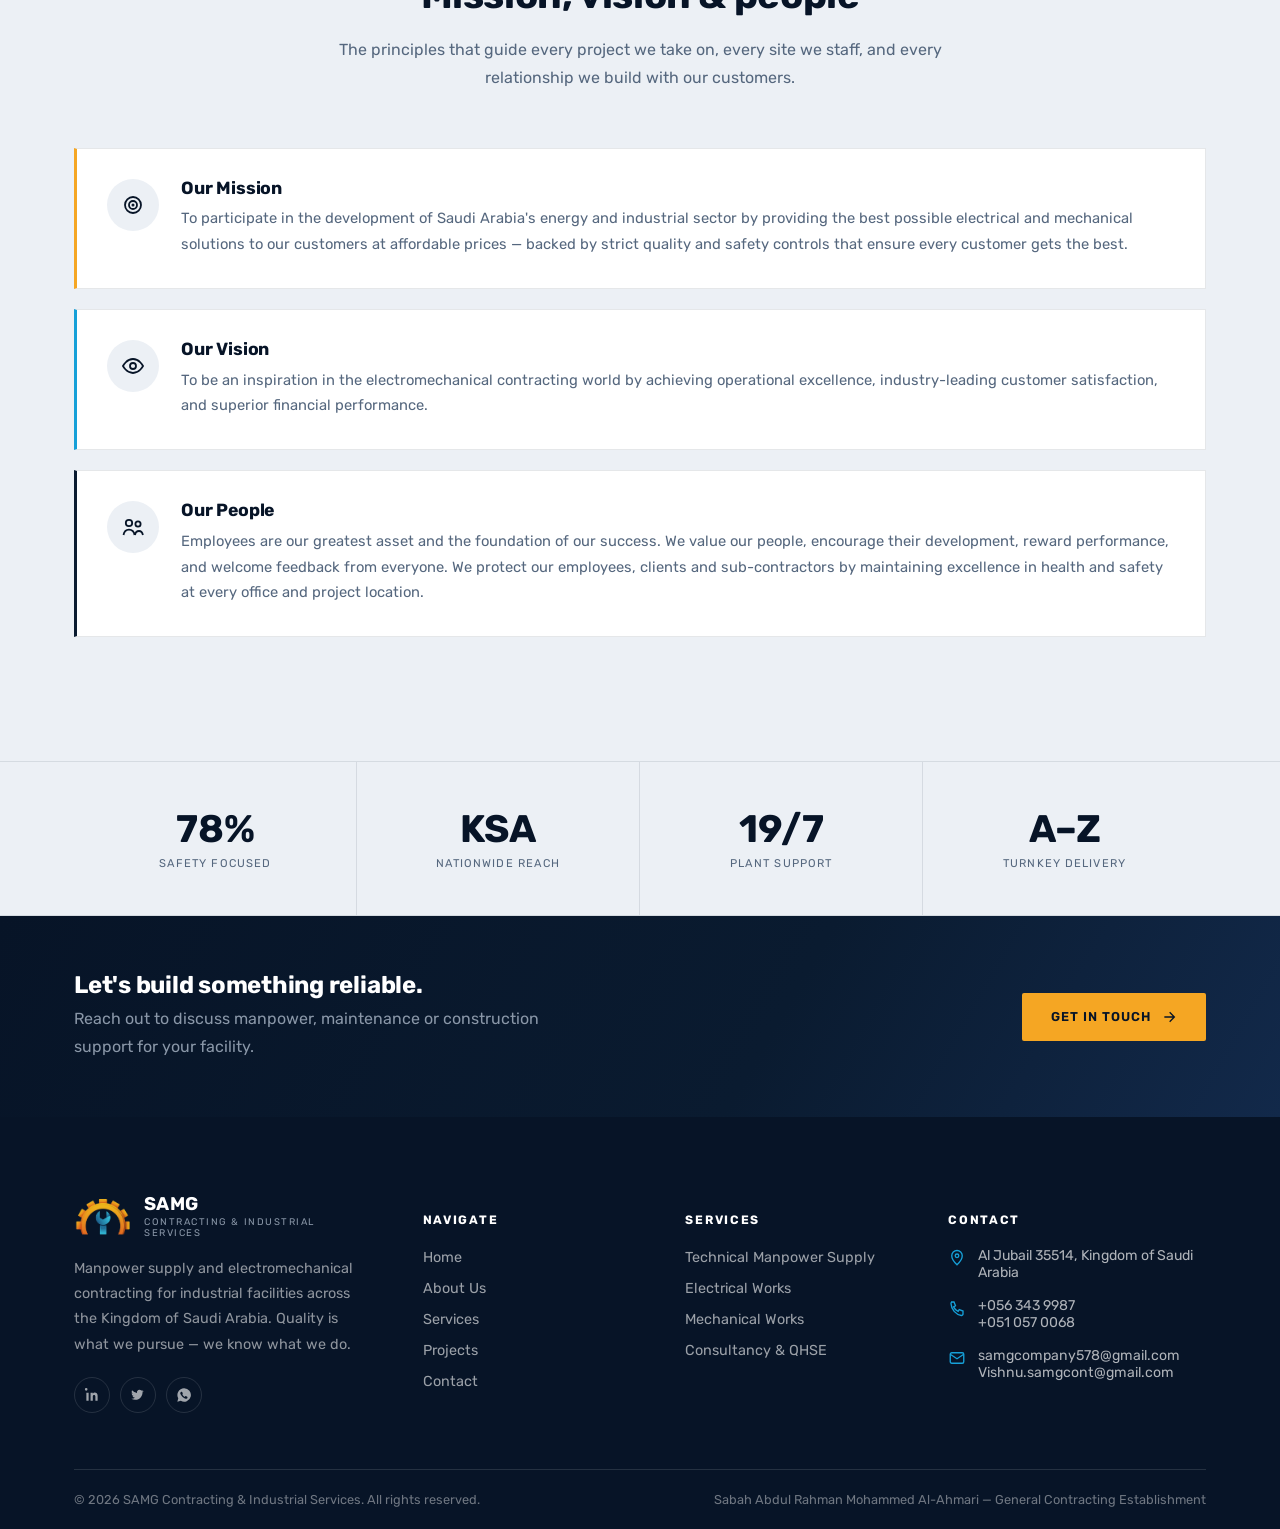
==== commit 2bdf6d1e: "updated favicon" ====
--- a/about.html
+++ b/about.html
@@ -7,7 +7,7 @@
   <title>About Us | SAMG Contracting & Industrial Services</title>
   <meta name="description"
     content="Learn about SAMG's mission, vision and people — an electromechanical contracting company based in Al Jubail, Saudi Arabia.">
-  <link rel="icon" href="data:,">
+  <link rel="icon" href="img/assets/favicon.png" type="image/png">
   <link rel="preconnect" href="https://fonts.googleapis.com">
   <link
     href="https://fonts.googleapis.com/css2?family=Rubik:wght@400;500;600;700&family=JetBrains+Mono:wght@500;600&display=swap"
@@ -47,9 +47,12 @@
         <a href="projects.html">Projects</a>
         <a href="contact.html">Contact</a>
 
-        <a href="contact.html" class="btn btn-amber nav-cta">Get a Quote <svg viewBox="0 0 24 24" fill="none"
-            stroke="currentColor" stroke-width="2">
-            <path d="M5 12h14M13 5l7 7-7 7" />
+        <a href="img/assets/SAMG_Company_Profile.pdf" class="btn btn-amber nav-cta" download="SAMG_Company_Profile.pdf"
+          target="_blank">Company Profile <svg viewBox="0 0 24 24" fill="none" stroke="currentColor" stroke-width="2"
+            stroke-linecap="round" stroke-linejoin="round">
+            <path d="M12 3v10" />
+            <path d="M8 9l4 4 4-4" />
+            <path d="M5 15v4h14v-4" />
           </svg></a>
       </nav>
       <button class="nav-toggle" aria-label="Toggle menu"><span></span><span></span><span></span></button>
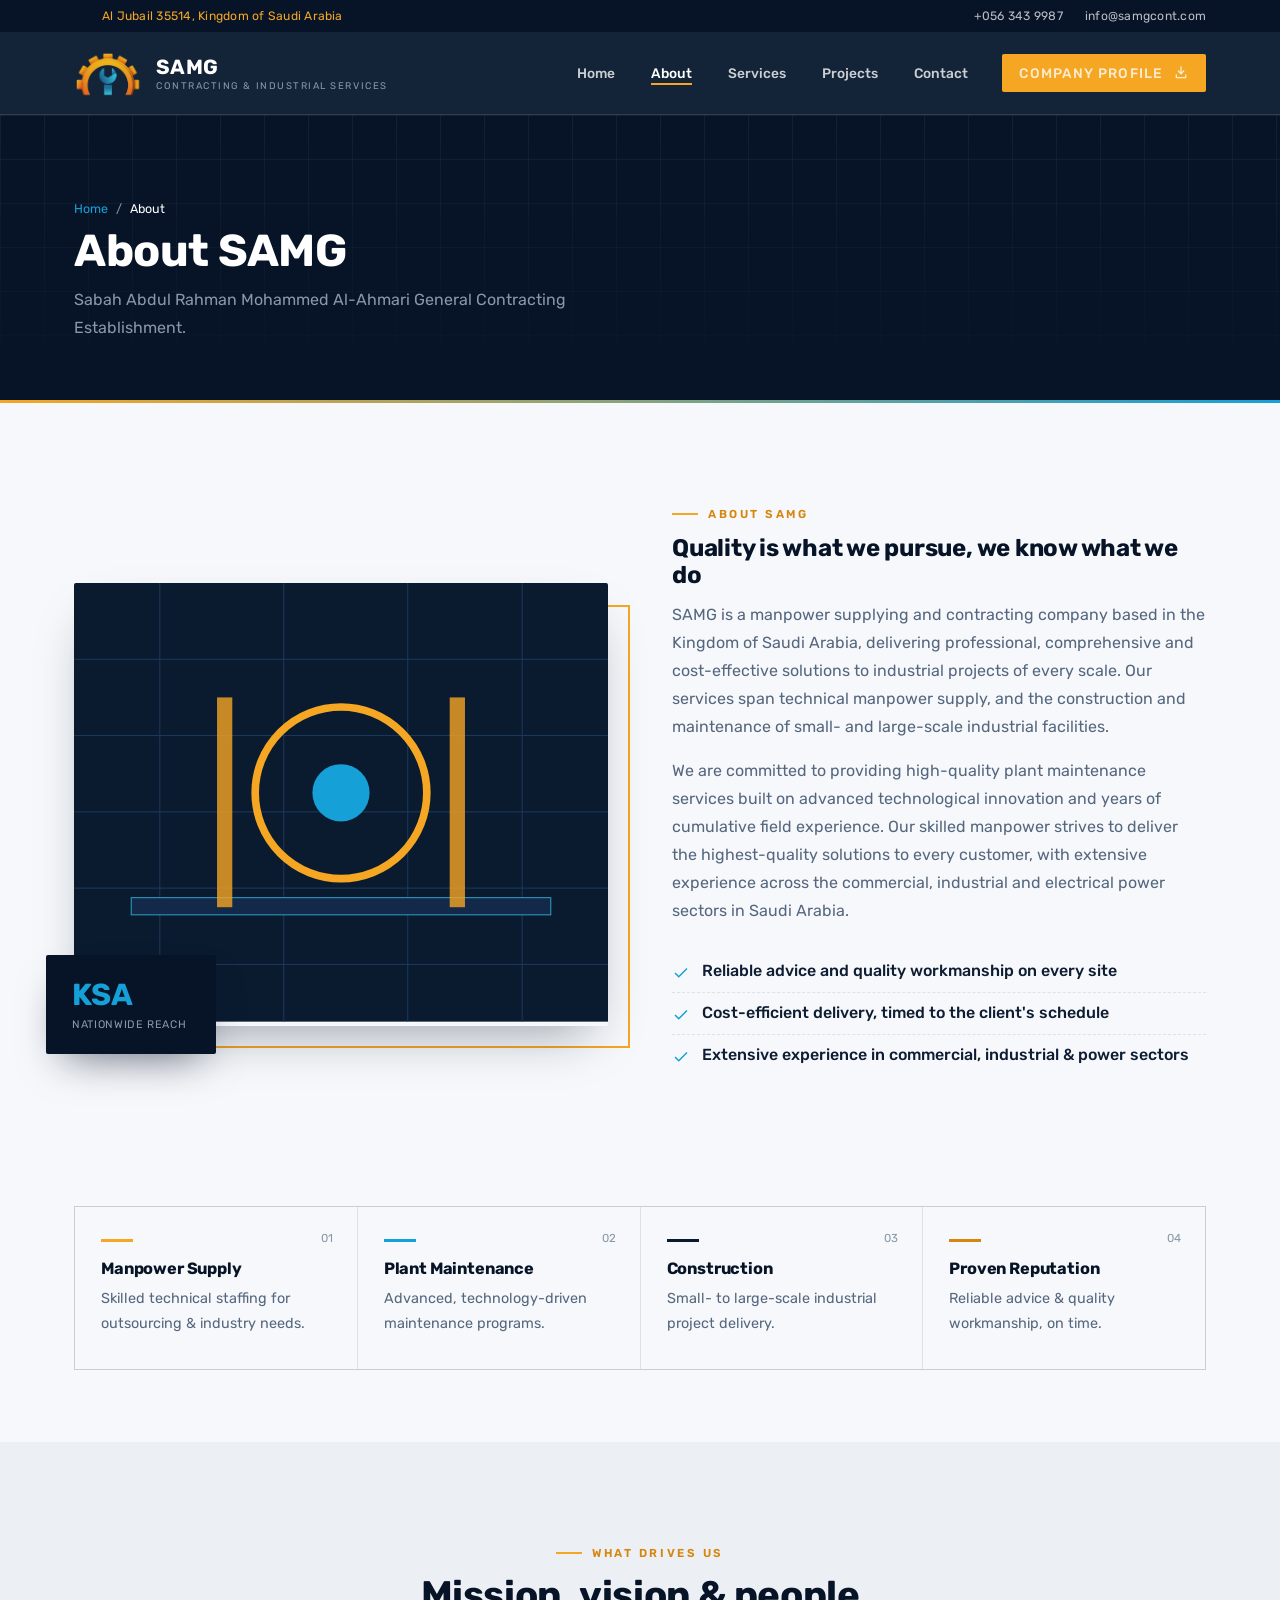
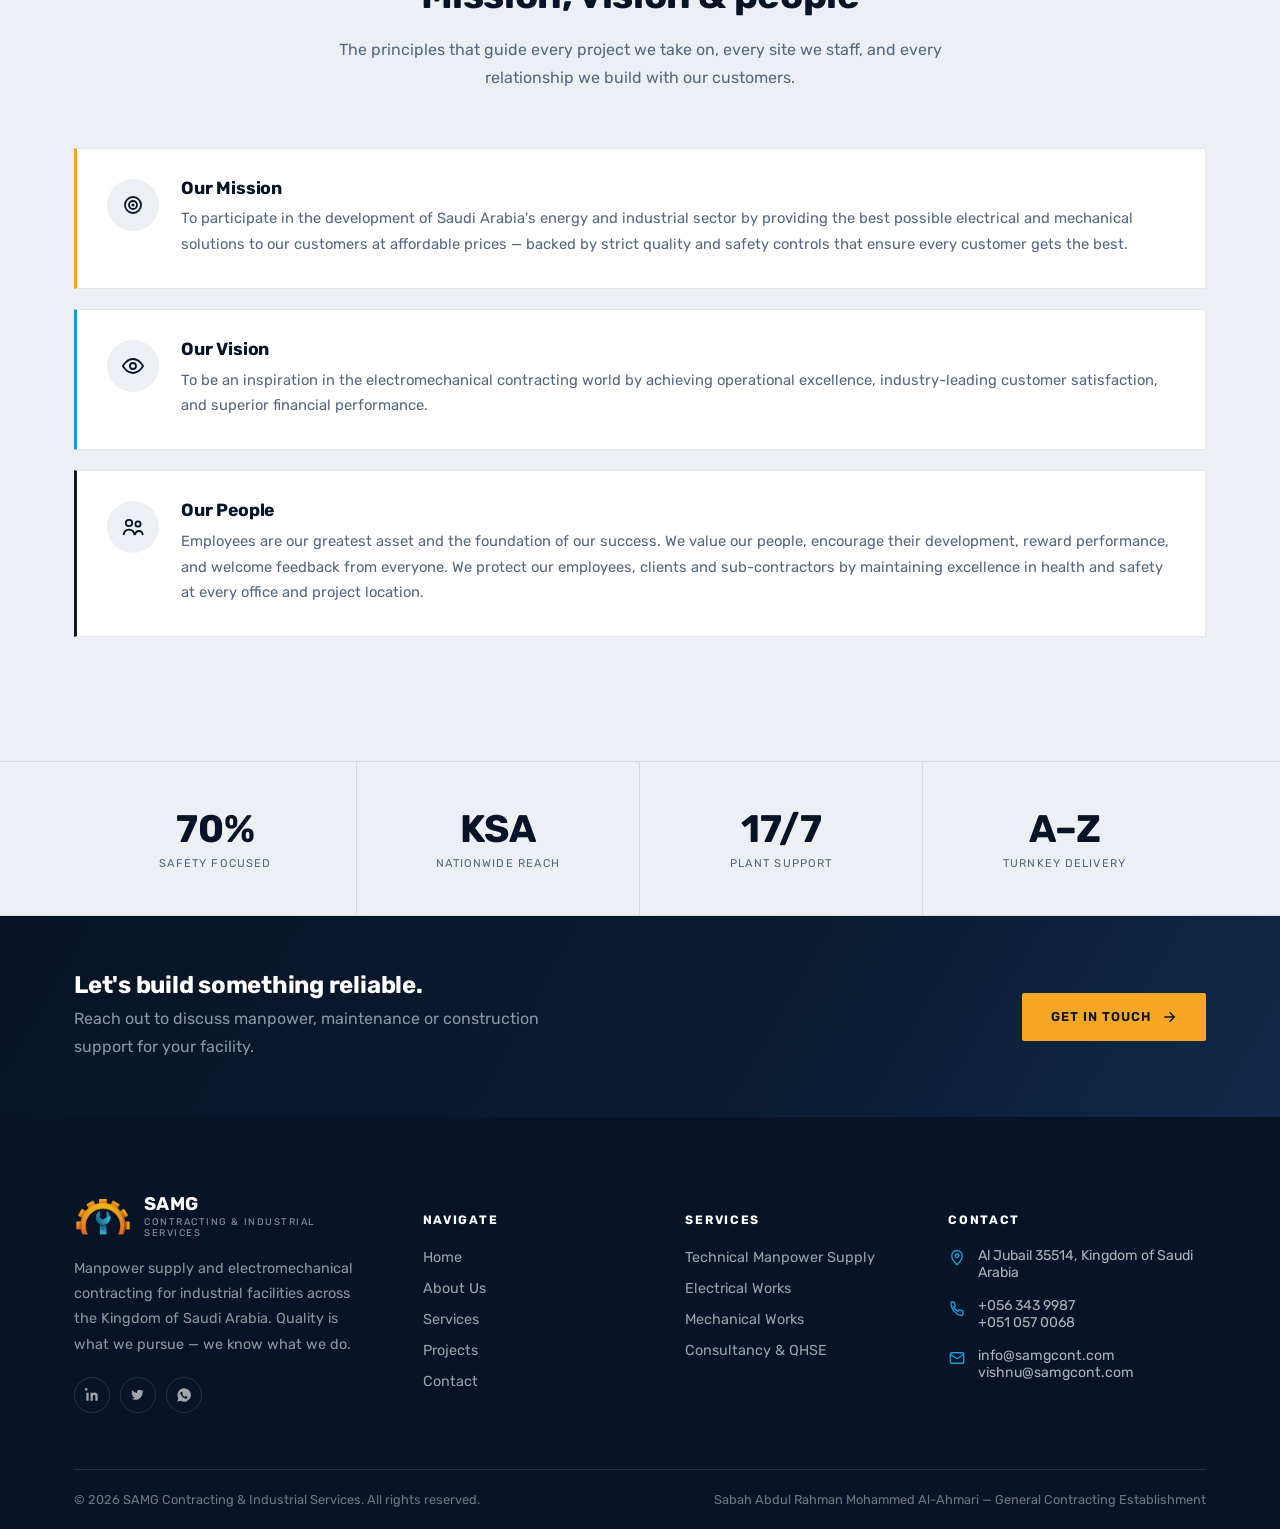
==== commit 4d68416e: "Updated mail id" ====
--- a/about.html
+++ b/about.html
@@ -27,7 +27,7 @@
       </div>
       <div class="topbar-links">
         <a href="tel:+0563439987">+056 343 9987</a>
-        <a href="mailto:samgcompany578@gmail.com">samgcompany578@gmail.com</a>
+        <a href="mailto:info@samgcont.com">info@samgcont.com</a>
       </div>
     </div>
   </div>
@@ -289,7 +289,7 @@
             <li><svg viewBox="0 0 24 24" fill="none" stroke="currentColor" stroke-width="1.8">
                 <rect x="3" y="5" width="18" height="14" rx="2" />
                 <path d="M3 7l9 6 9-6" />
-              </svg><span>samgcompany578@gmail.com<br>Vishnu.samgcont@gmail.com</span></li>
+              </svg><span>info@samgcont.com<br>vishnu@samgcont.com</span></li>
           </ul>
         </div>
       </div>
--- a/css/style.css
+++ b/css/style.css
@@ -166,12 +166,12 @@
     background:var(--navy-deep);
     flex-direction:column;align-items:flex-start;
     padding:20px 28px;gap:2px;
-    transform:translateX(100%);
+    transform:translateY(100%);
     transition:transform .3s ease;
     overflow-y:auto;
     height:calc(100vh - 82px);
   }
-  .nav-links.open{transform:translateX(0);}
+  .nav-links.open{transform:translateY(0);}
   .nav-links a{width:100%;padding:14px 6px;border-bottom:1px solid var(--line-dark);}
   .nav-cta{margin:14px 0 0;}
   .nav-toggle{display:block;}
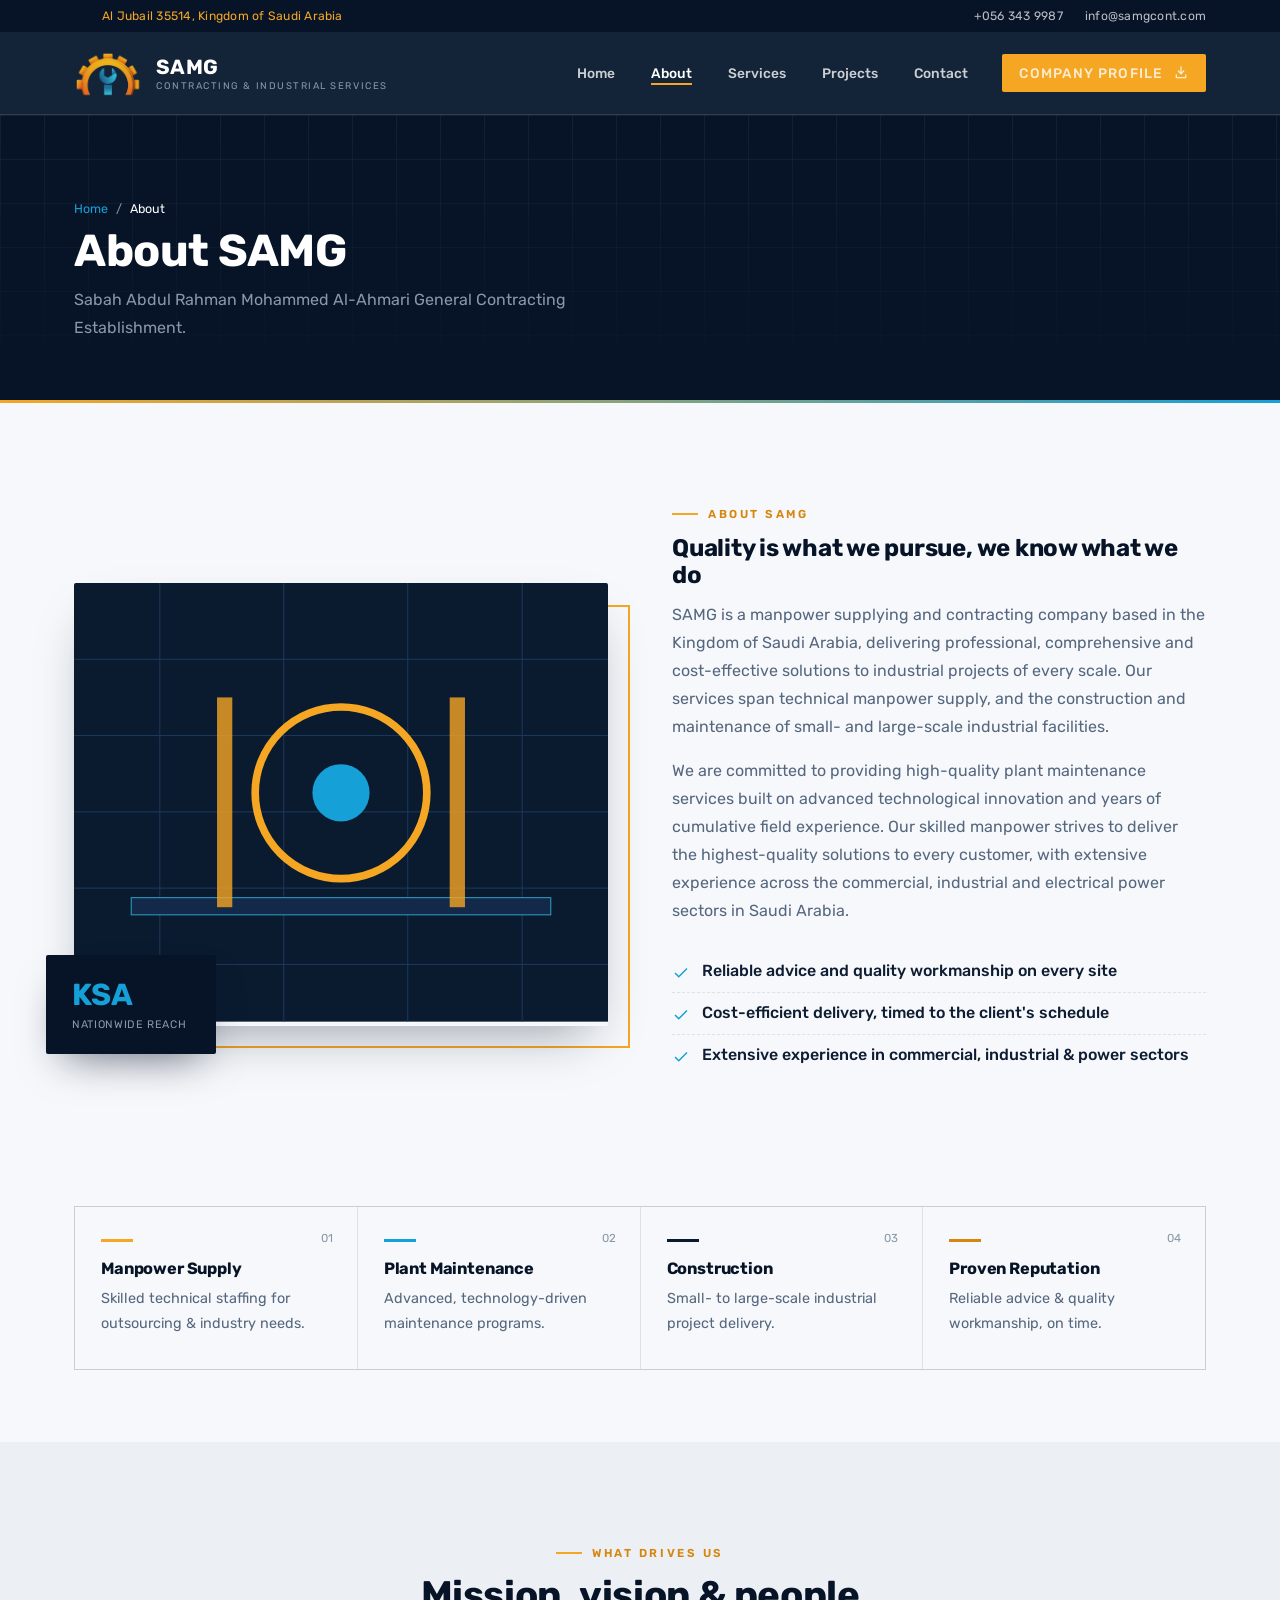
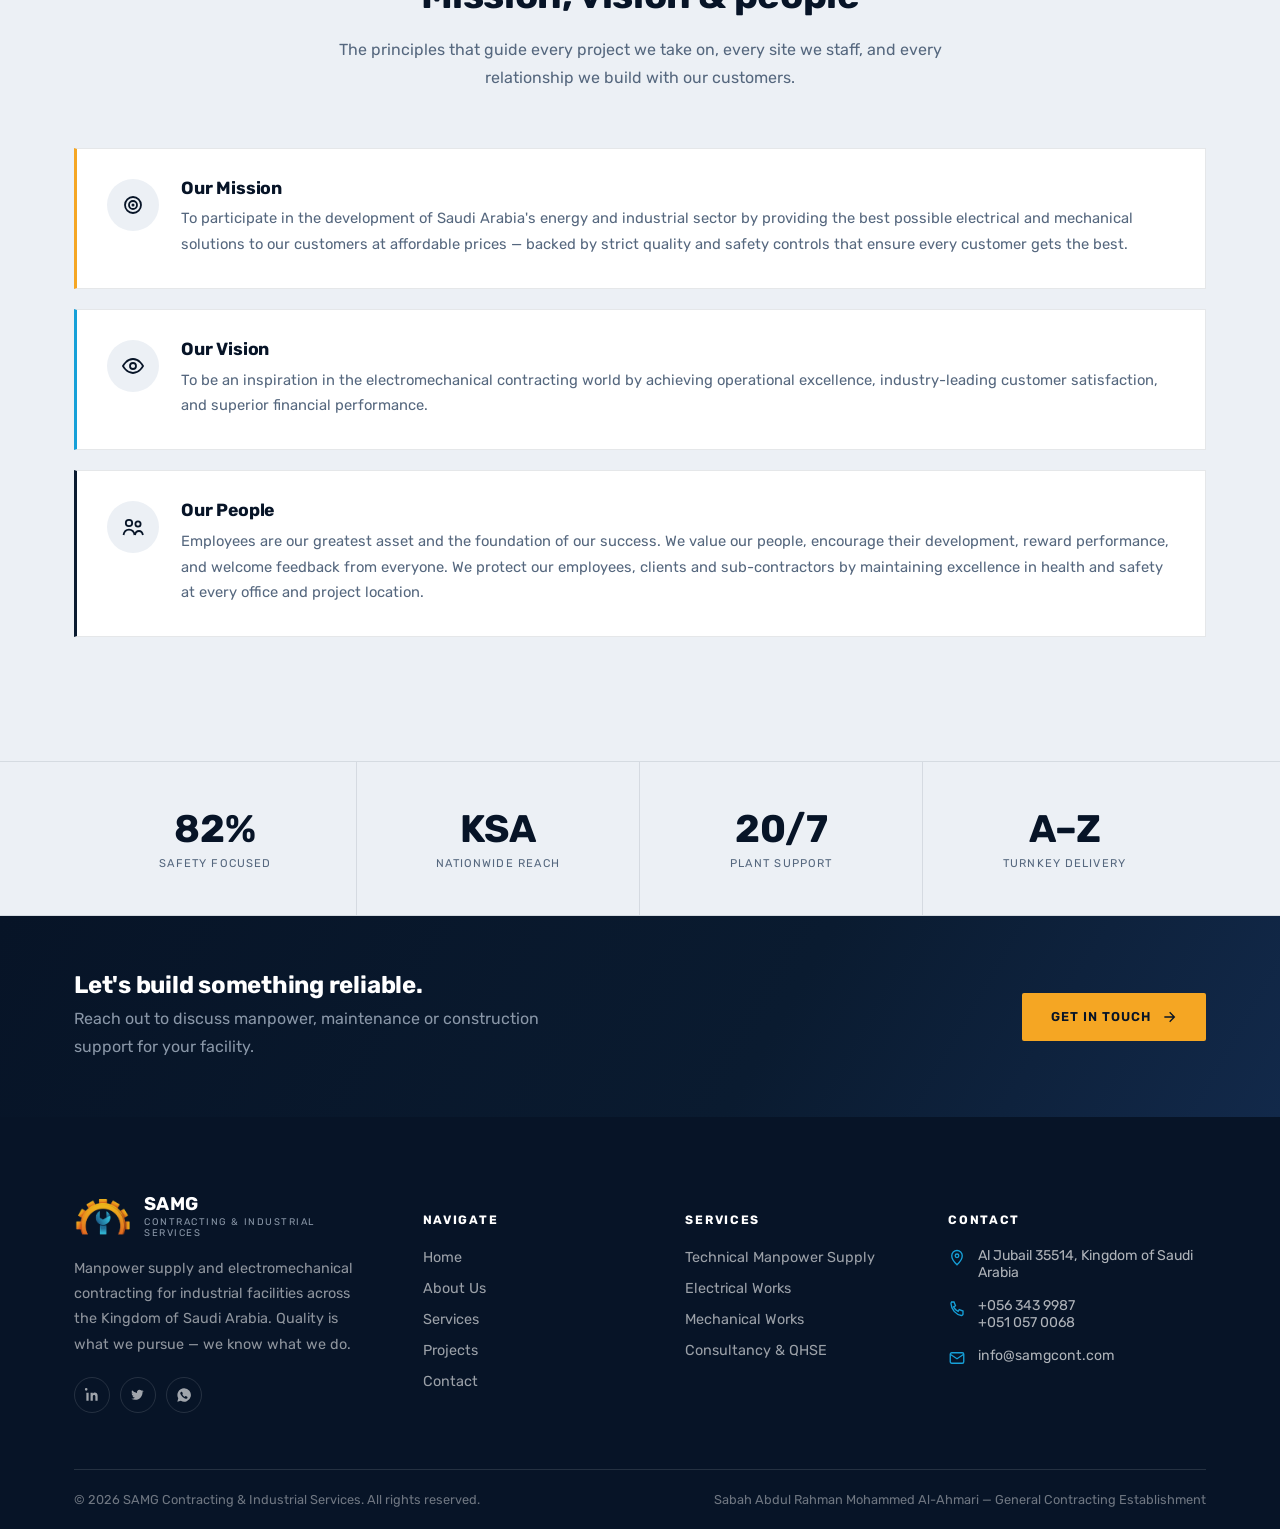
==== commit 5d70f2ce: "removed vishu@samgcont.com mail" ====
--- a/about.html
+++ b/about.html
@@ -289,7 +289,7 @@
             <li><svg viewBox="0 0 24 24" fill="none" stroke="currentColor" stroke-width="1.8">
                 <rect x="3" y="5" width="18" height="14" rx="2" />
                 <path d="M3 7l9 6 9-6" />
-              </svg><span>info@samgcont.com<br>vishnu@samgcont.com</span></li>
+              </svg><span>info@samgcont.com</span></li>
           </ul>
         </div>
       </div>
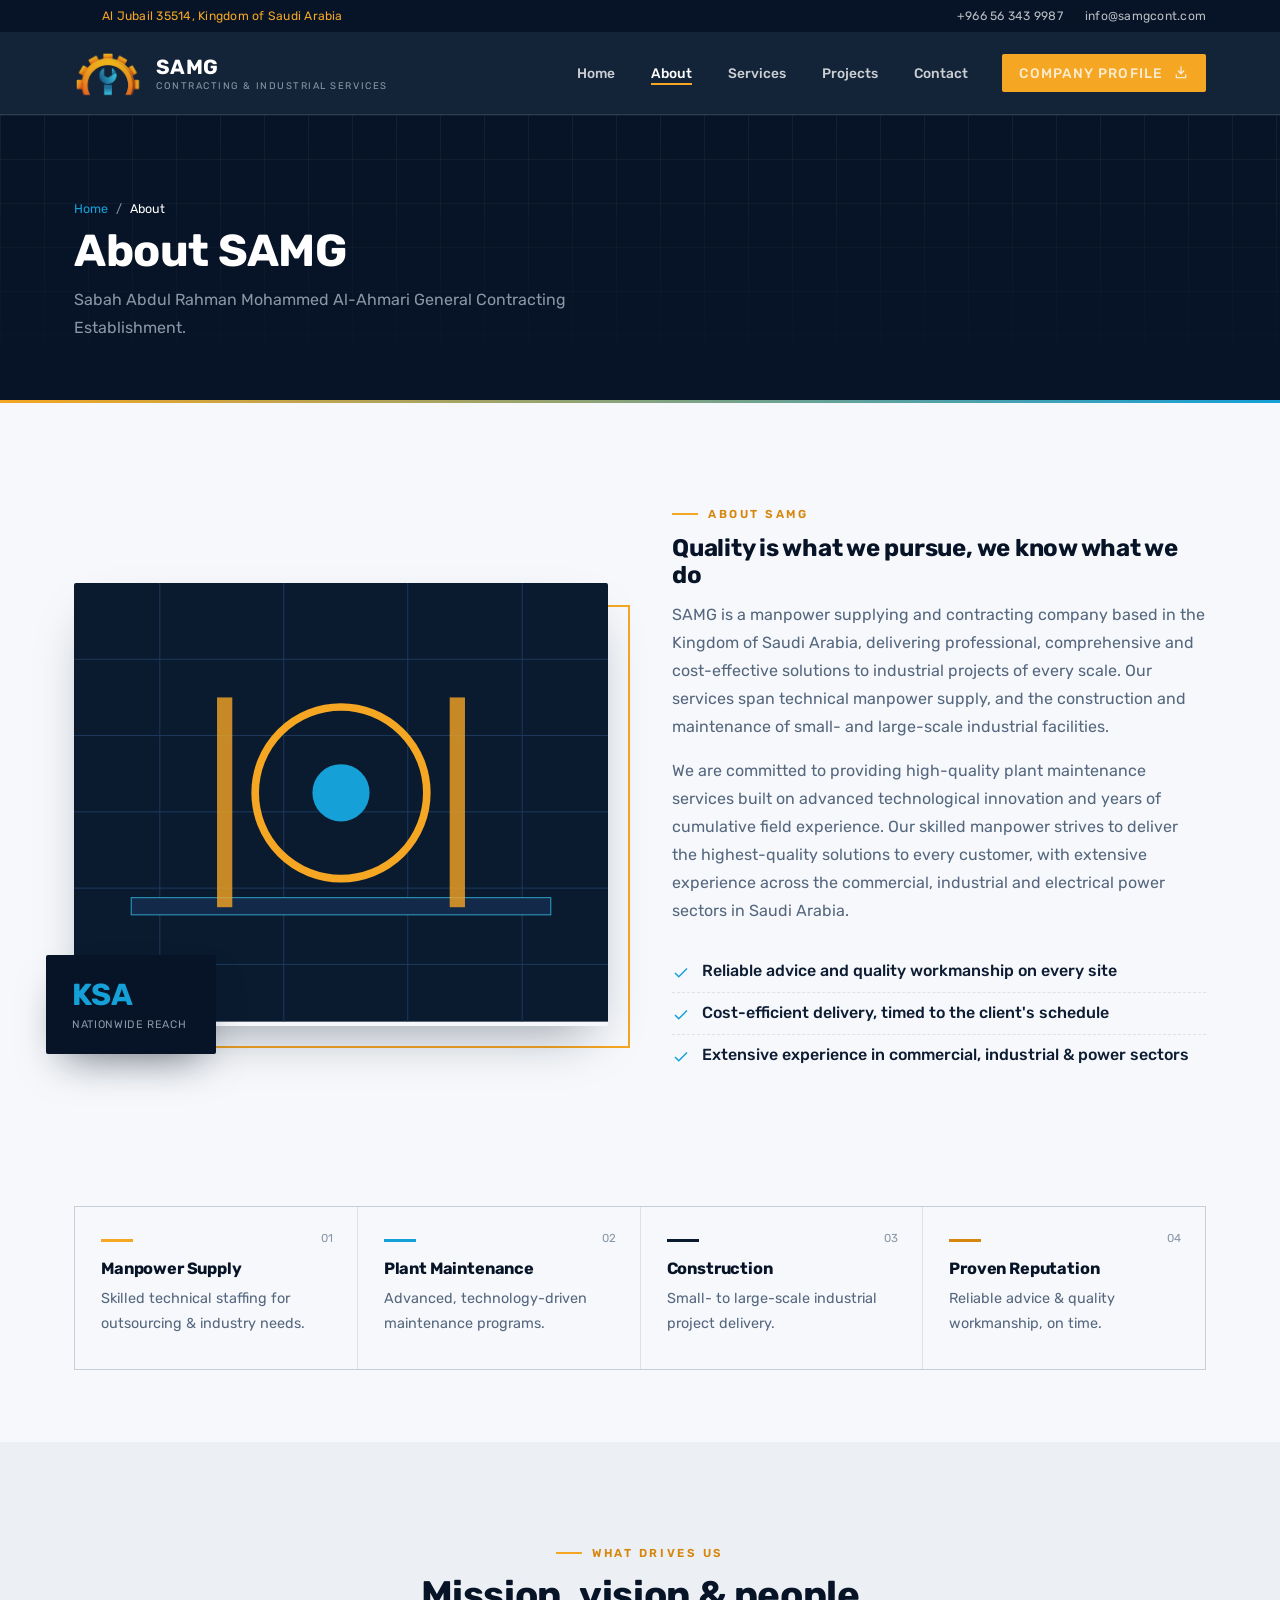
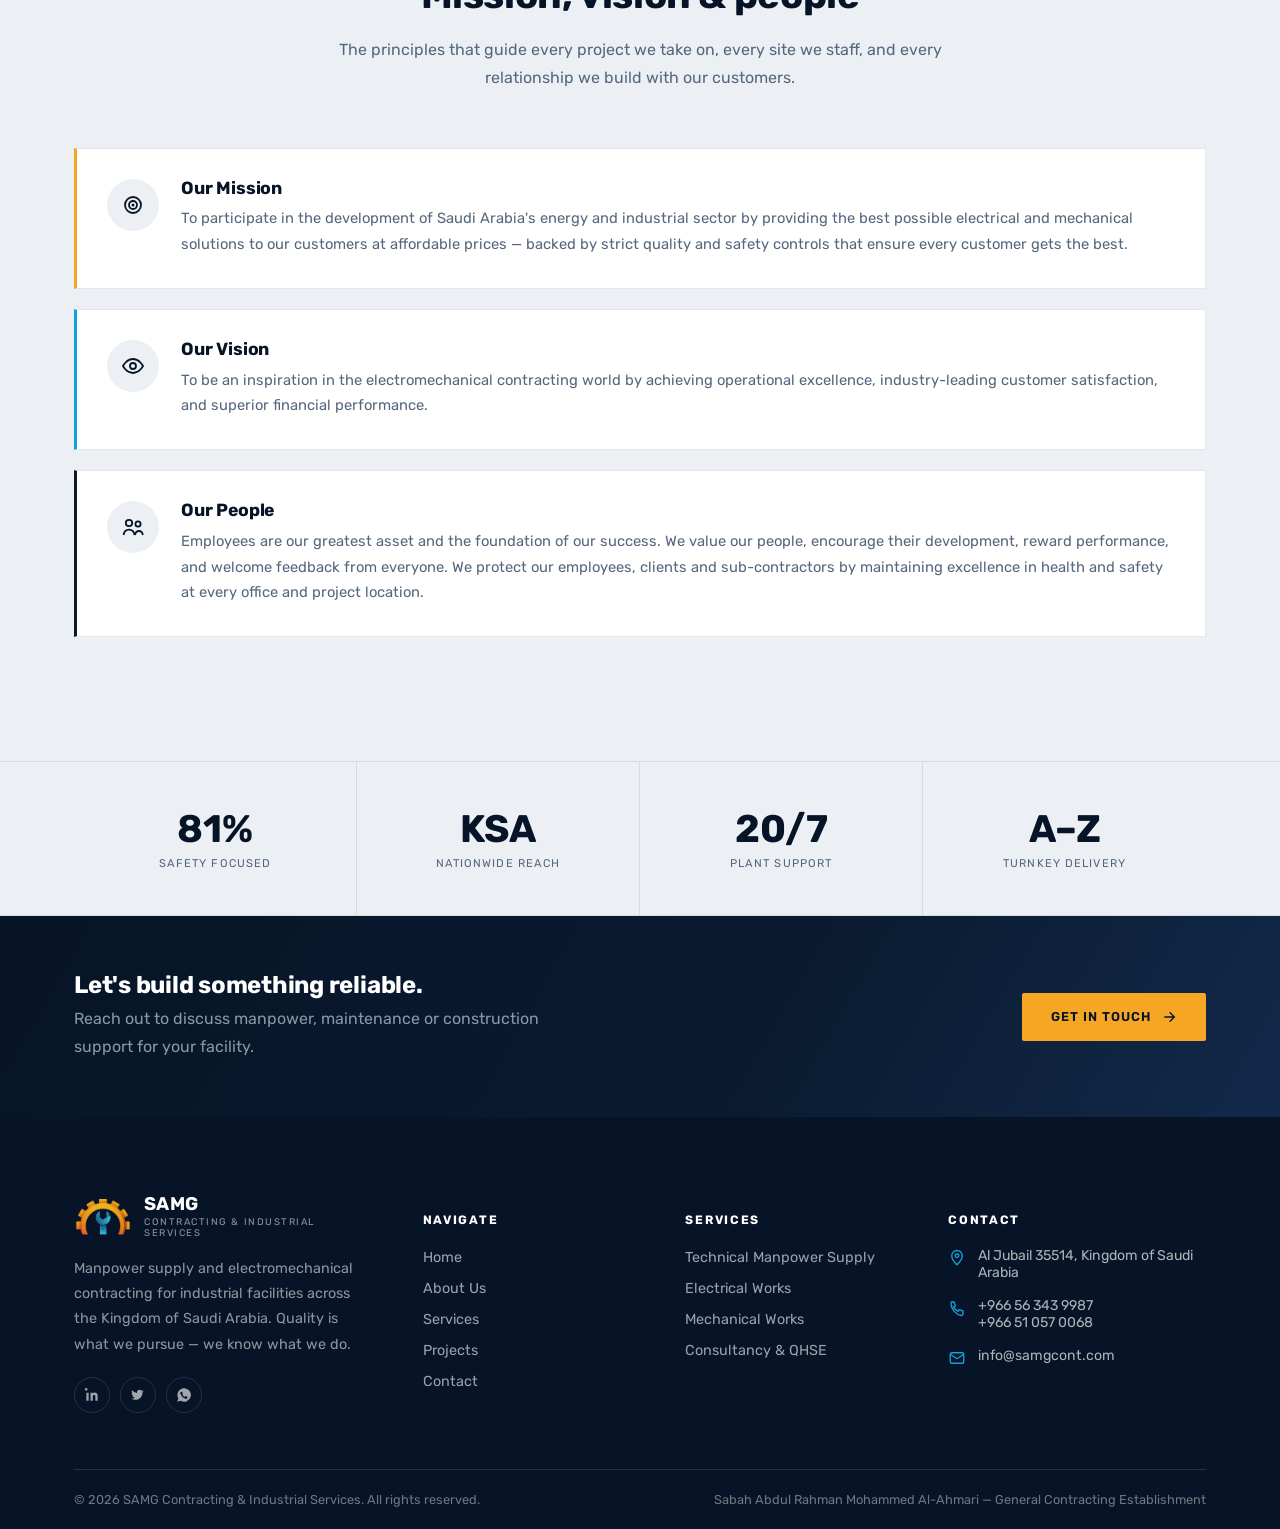
==== commit 172ff2c0: "update mobile number" ====
--- a/about.html
+++ b/about.html
@@ -26,7 +26,7 @@
         <span style="display:inline-flex;align-items:center;gap:6px;">Al Jubail 35514, Kingdom of Saudi Arabia</span>
       </div>
       <div class="topbar-links">
-        <a href="tel:+0563439987">+056 343 9987</a>
+        <a href="tel:+966563439987">+966 56 343 9987</a>
         <a href="mailto:info@samgcont.com">info@samgcont.com</a>
       </div>
     </div>
@@ -285,7 +285,7 @@
               </svg><span>Al Jubail 35514, Kingdom of Saudi Arabia</span></li>
             <li><svg viewBox="0 0 24 24" fill="none" stroke="currentColor" stroke-width="1.8">
                 <path d="M4 4h4l2 5-2.5 1.5a12 12 0 006 6L15 14l5 2v4a2 2 0 01-2.2 2A17 17 0 014 6.2 2 2 0 016 4z" />
-              </svg><span>+056 343 9987<br>+051 057 0068</span></li>
+              </svg><span>+966 56 343 9987<br>+966 51 057 0068</span></li>
             <li><svg viewBox="0 0 24 24" fill="none" stroke="currentColor" stroke-width="1.8">
                 <rect x="3" y="5" width="18" height="14" rx="2" />
                 <path d="M3 7l9 6 9-6" />
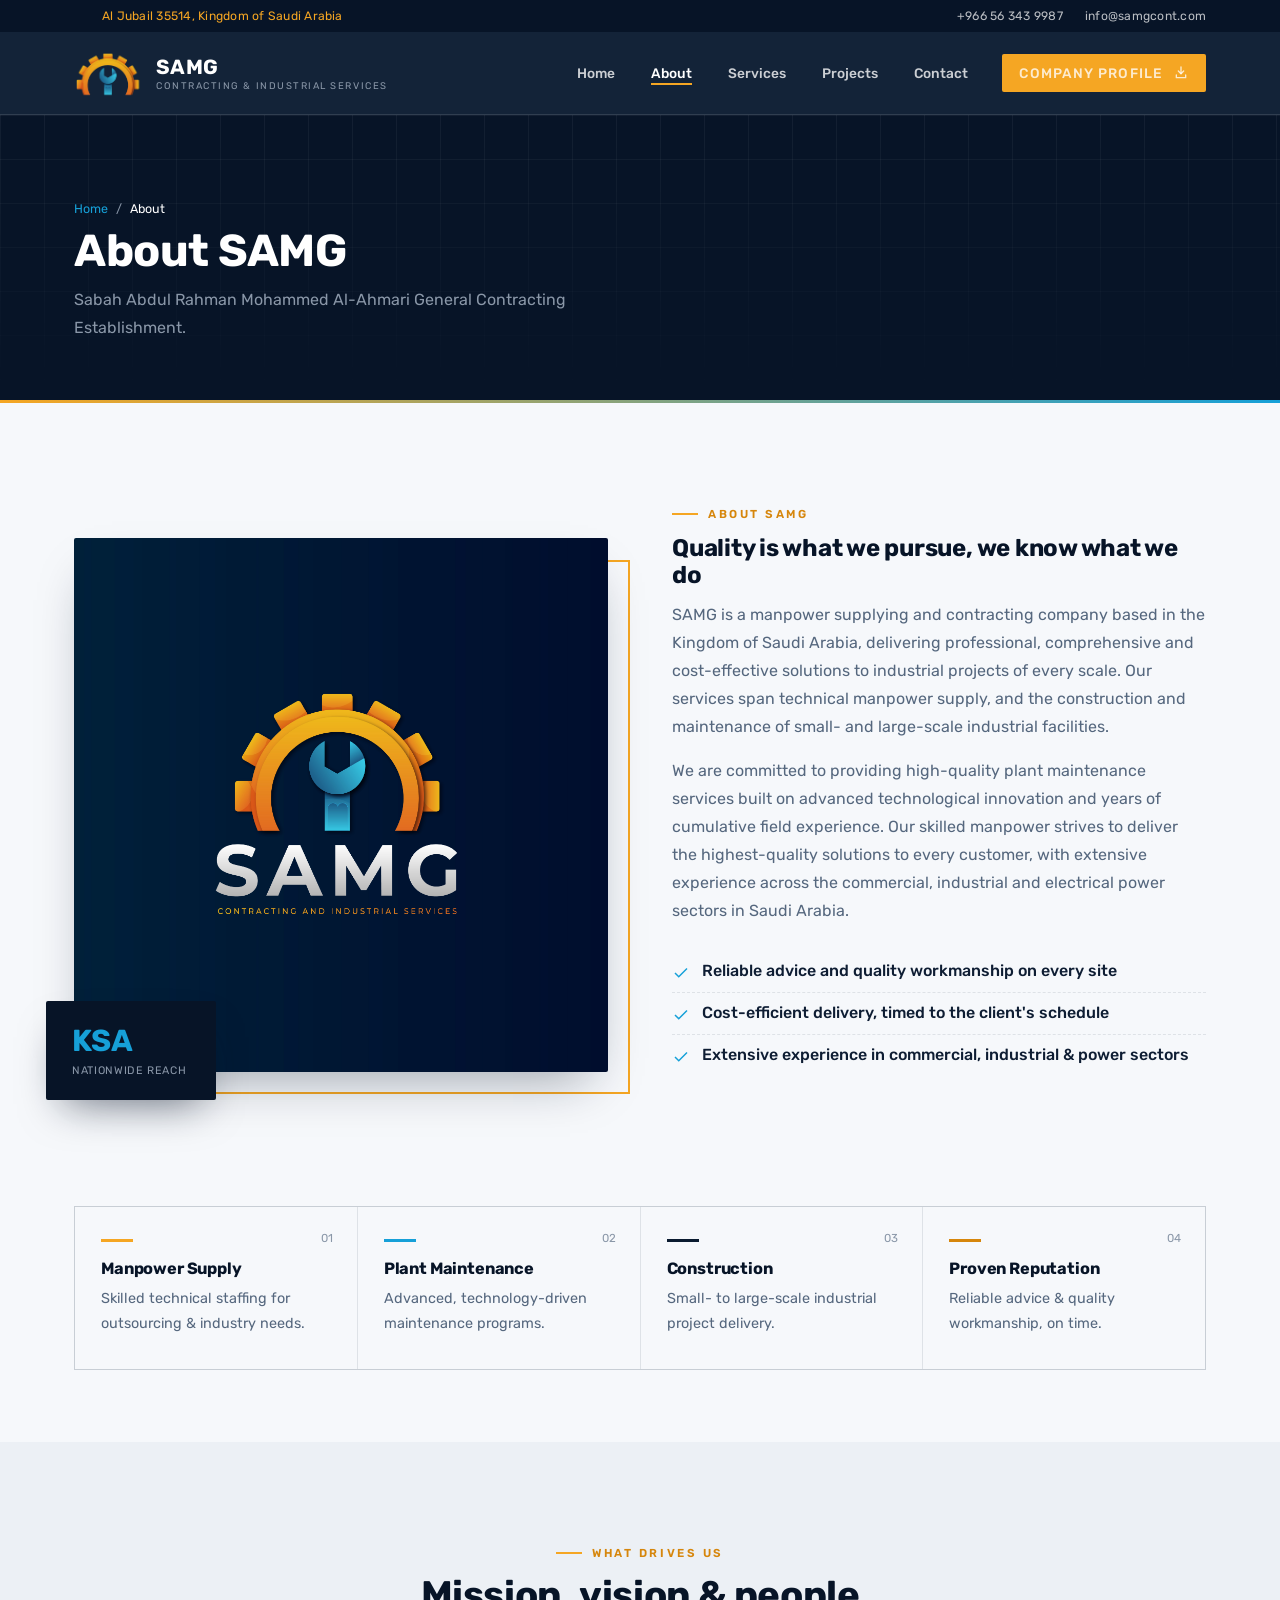
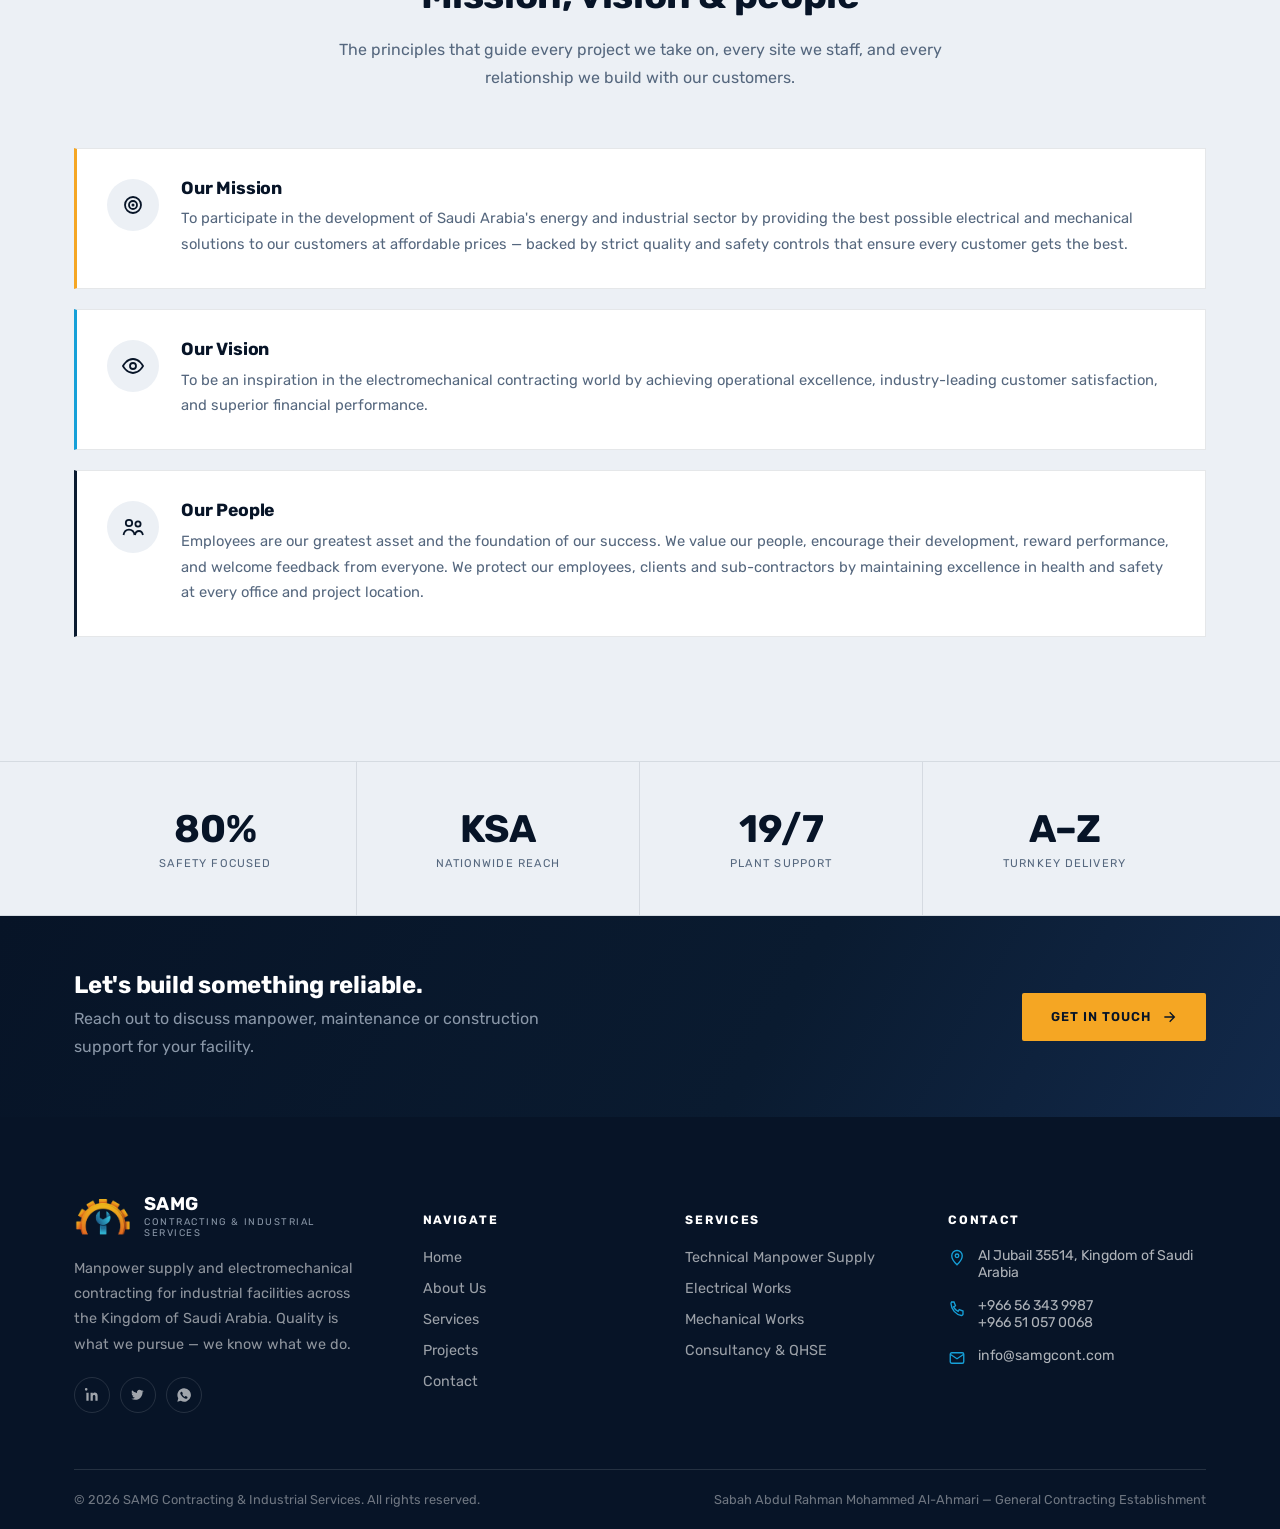
==== commit f3791b25: "Updated samg logo in about page" ====
--- a/about.html
+++ b/about.html
@@ -76,26 +76,7 @@
         <div class="about-media reveal">
           <div class="about-frame"></div>
           <div class="about-photo">
-            <svg viewBox="0 0 560 460" xmlns="http://www.w3.org/2000/svg" role="img"
-              aria-label="Plant maintenance illustration">
-              <rect width="560" height="460" fill="#0A1B30" />
-              <g stroke="#1E3B5F" stroke-width="1">
-                <line x1="0" y1="80" x2="560" y2="80" />
-                <line x1="0" y1="160" x2="560" y2="160" />
-                <line x1="0" y1="240" x2="560" y2="240" />
-                <line x1="0" y1="320" x2="560" y2="320" />
-                <line x1="0" y1="400" x2="560" y2="400" />
-                <line x1="90" y1="0" x2="90" y2="460" />
-                <line x1="220" y1="0" x2="220" y2="460" />
-                <line x1="350" y1="0" x2="350" y2="460" />
-                <line x1="470" y1="0" x2="470" y2="460" />
-              </g>
-              <circle cx="280" cy="220" r="90" fill="none" stroke="#F5A623" stroke-width="8" />
-              <circle cx="280" cy="220" r="30" fill="#16A0D8" />
-              <rect x="60" y="330" width="440" height="18" fill="#12294A" stroke="#2FA8CC" />
-              <rect x="150" y="120" width="16" height="220" fill="#F5A623" opacity=".8" />
-              <rect x="394" y="120" width="16" height="220" fill="#F5A623" opacity=".8" />
-            </svg>
+            <img src="img/assets/logo.jpeg" alt="SAMG Team" class="about-samg-img">
           </div>
           <div class="badge-float">
             <b>KSA</b>
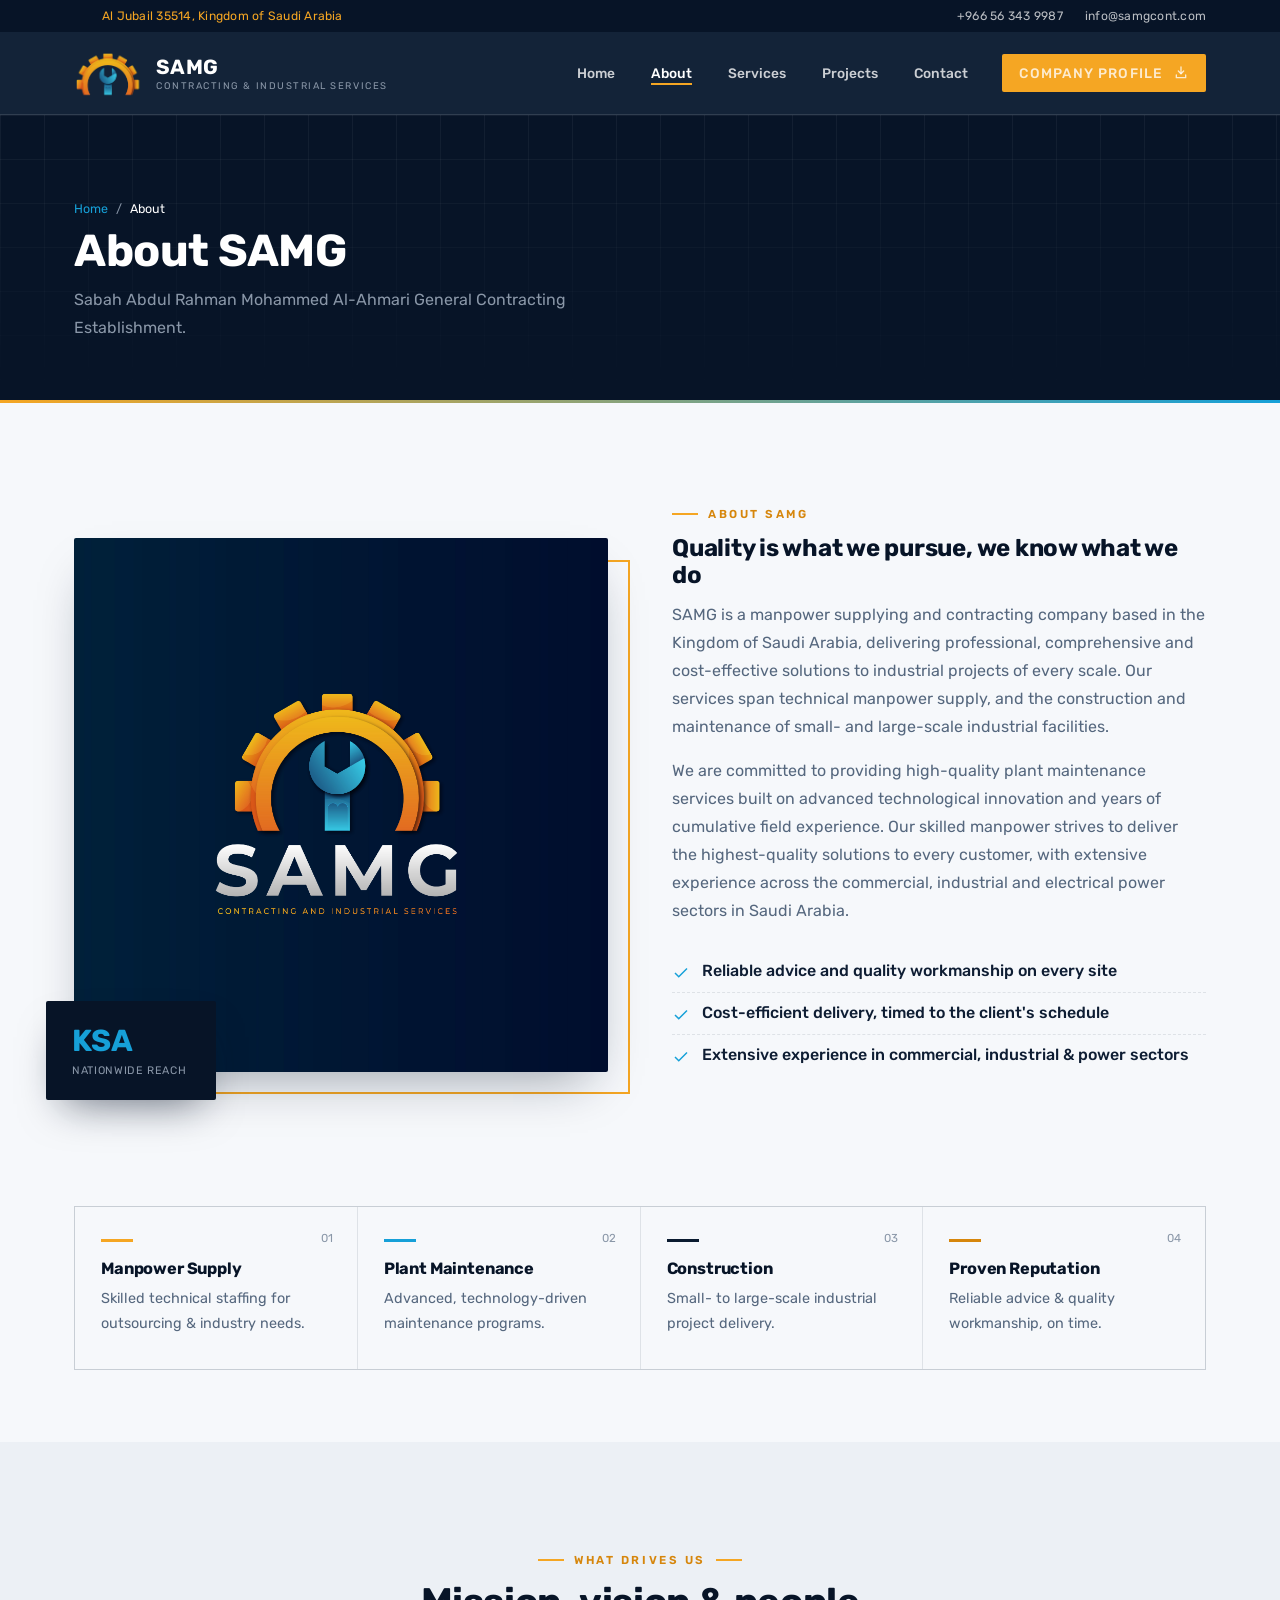
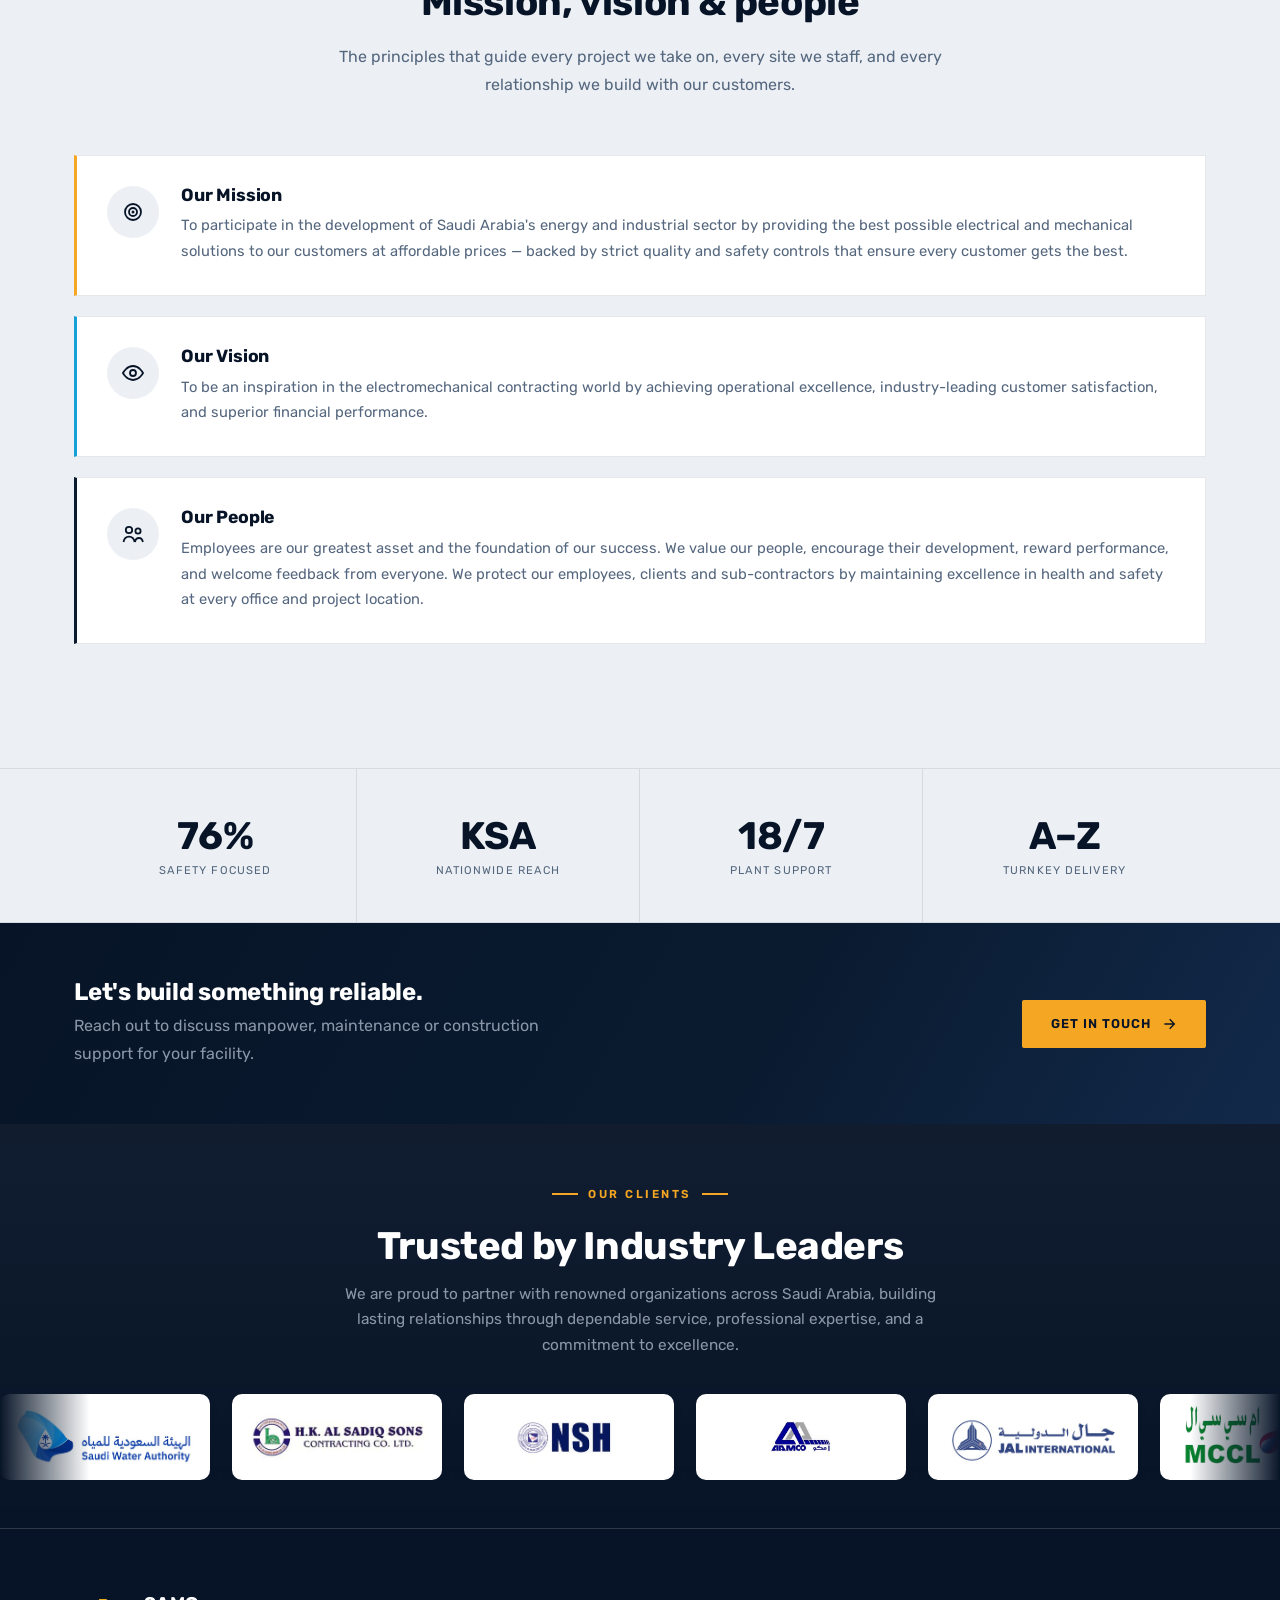
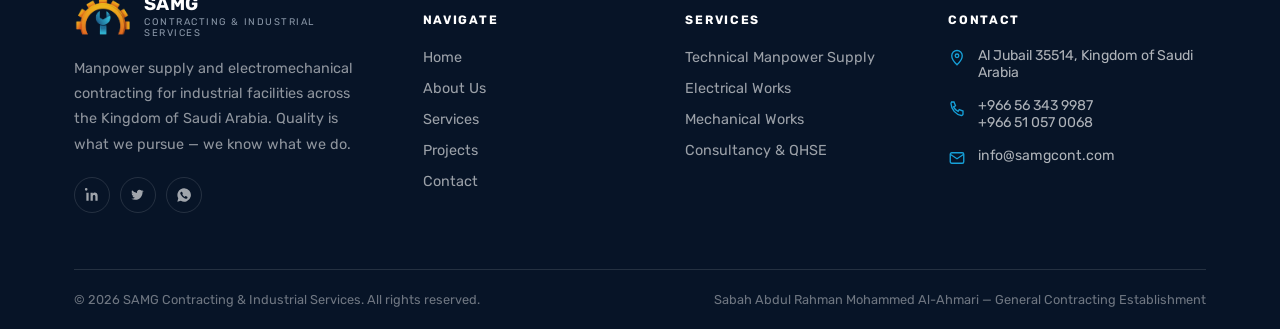
==== commit 9314d4f5: "Added client section, and updated company profile pdf" ====
--- a/about.html
+++ b/about.html
@@ -211,6 +211,41 @@
     </div>
   </section>
   <footer>
+    <div class="client-marquee" aria-label="Our clients">
+      <div class="container">
+        <div class="center-head reveal">
+          <div class="eyebrow on-dark">Our Clients</div>
+          <h2>Trusted by Industry Leaders</h2>
+          <p>We are proud to partner with renowned organizations across Saudi Arabia, building lasting relationships through dependable service, professional expertise, and a commitment to excellence.</p>
+        </div>
+      </div>
+      <div class="client-viewport">
+        <div class="client-track">
+          <div class="client-row">
+            <div class="client-logo"><img src="img/clients/client_logo_1.jpeg" alt="Client logo 1"></div>
+            <div class="client-logo"><img src="img/clients/client_logo_2.jpeg" alt="Client logo 2"></div>
+            <div class="client-logo"><img src="img/clients/client_logo_3.jpeg" alt="Client logo 3"></div>
+            <div class="client-logo"><img src="img/clients/client_logo_4.jpeg" alt="Client logo 4"></div>
+            <div class="client-logo"><img src="img/clients/client_logo_5.jpeg" alt="Client logo 5"></div>
+            <div class="client-logo"><img src="img/clients/client_logo_6.png" alt="Client logo 6"></div>
+            <div class="client-logo"><img src="img/clients/client_logo_7.png" alt="Client logo 7"></div>
+            <div class="client-logo"><img src="img/clients/client_logo_8.jpeg" alt="Client logo 8"></div>
+            <div class="client-logo"><img src="img/clients/client_logo_9.png" alt="Client logo 9"></div>
+          </div>
+          <div class="client-row" aria-hidden="true">
+            <div class="client-logo"><img src="img/clients/client_logo_1.jpeg" alt=""></div>
+            <div class="client-logo"><img src="img/clients/client_logo_2.jpeg" alt=""></div>
+            <div class="client-logo"><img src="img/clients/client_logo_3.jpeg" alt=""></div>
+            <div class="client-logo"><img src="img/clients/client_logo_4.jpeg" alt=""></div>
+            <div class="client-logo"><img src="img/clients/client_logo_5.jpeg" alt=""></div>
+            <div class="client-logo"><img src="img/clients/client_logo_6.png" alt=""></div>
+            <div class="client-logo"><img src="img/clients/client_logo_7.png" alt=""></div>
+            <div class="client-logo"><img src="img/clients/client_logo_8.jpeg" alt=""></div>
+            <div class="client-logo"><img src="img/clients/client_logo_9.png" alt=""></div>
+          </div>
+        </div>
+      </div>
+    </div>
     <div class="container">
       <div class="footer-grid">
         <div class="footer-about">
--- a/css/style.css
+++ b/css/style.css
@@ -68,6 +68,16 @@
   display:inline-block;
 }
 .eyebrow.on-dark{color:var(--amber);}
+.center-head .eyebrow{
+  display:inline-flex;
+  justify-content:center;
+}
+.center-head .eyebrow::after{
+  content:"";
+  width:26px;height:2px;
+  background:var(--amber);
+  display:inline-block;
+}
 
 .section{padding:104px 0;}
 .section-tight{padding:72px 0;}
@@ -439,11 +449,83 @@
 
 @media(max-width:900px){.value-card{flex-direction:column;align-items:flex-start;}.value-icon{margin-bottom:12px;}}
 
+/* -------------------- client logo marquee -------------------- */
+.client-marquee{
+  padding:56px 0 48px;
+  border-bottom:1px solid var(--line-dark);
+  background:linear-gradient(180deg, rgba(255,255,255,.04), transparent);
+}
+.client-marquee .center-head{
+  margin-bottom:36px;
+}
+.client-marquee .center-head h2{
+  color:#fff;
+  margin-top:10px;
+  margin-bottom:14px;
+}
+.client-marquee .center-head p{
+  color:var(--slate-light);
+  max-width:680px;
+  margin:0 auto;
+  font-size:.96rem;
+  line-height:1.65;
+}
+.client-marquee-label{
+  margin:0 0 18px;
+  text-align:center;
+  font-family:var(--font-mono);
+  font-size:.72rem;
+  letter-spacing:.22em;
+  text-transform:uppercase;
+  color:var(--amber);
+  font-weight:600;
+}
+.client-viewport{
+  overflow:hidden;
+  -webkit-mask-image:linear-gradient(90deg, transparent, #000 7%, #000 93%, transparent);
+  mask-image:linear-gradient(90deg, transparent, #000 7%, #000 93%, transparent);
+}
+.client-track{
+  display:flex;
+  width:max-content;
+  animation:client-scroll 42s linear infinite;
+}
+.client-viewport:hover .client-track{animation-play-state:paused;}
+.client-row{
+  display:flex;
+  align-items:center;
+  gap:22px;
+  padding-right:22px;
+}
+.client-logo{
+  flex:none;
+  width:210px;
+  height:86px;
+  background:#fff;
+  border-radius:10px;
+  padding:12px 16px;
+  display:flex;
+  align-items:center;
+  justify-content:center;
+  box-shadow:0 8px 22px -16px rgba(0,0,0,.6);
+}
+.client-logo img{
+  max-width:100%;
+  max-height:62px;
+  width:auto;
+  height:auto;
+  object-fit:contain;
+}
+@keyframes client-scroll{
+  from{transform:translateX(0);}
+  to{transform:translateX(-50%);}
+}
+
 /* -------------------- footer -------------------- */
-footer{background:var(--navy-deep);color:rgba(255,255,255,.62);padding-top:76px;}
+footer{background:var(--navy-deep);color:rgba(255,255,255,.62);padding-top:0;}
 .footer-grid{
   display:grid;grid-template-columns:1.4fr 1fr 1fr 1.2fr;gap:48px;
-  padding-bottom:56px;border-bottom:1px solid var(--line-dark);
+  padding:64px 0 56px;border-bottom:1px solid var(--line-dark);
 }
 .footer-about p{color:rgba(255,255,255,.55);font-size:.9rem;}
 .footer-brand{display:flex;align-items:center;gap:10px;margin-bottom:18px;}
@@ -531,6 +613,9 @@
 @media (prefers-reduced-motion: reduce){
   .reveal{opacity:1;transform:none;transition:none;}
   html{scroll-behavior:auto;}
+  .client-track{animation:none;}
+  .client-viewport{overflow-x:auto;-webkit-mask-image:none;mask-image:none;}
+  .client-row[aria-hidden="true"]{display:none;}
 }
 
 /* -------------------- back to top -------------------- */
